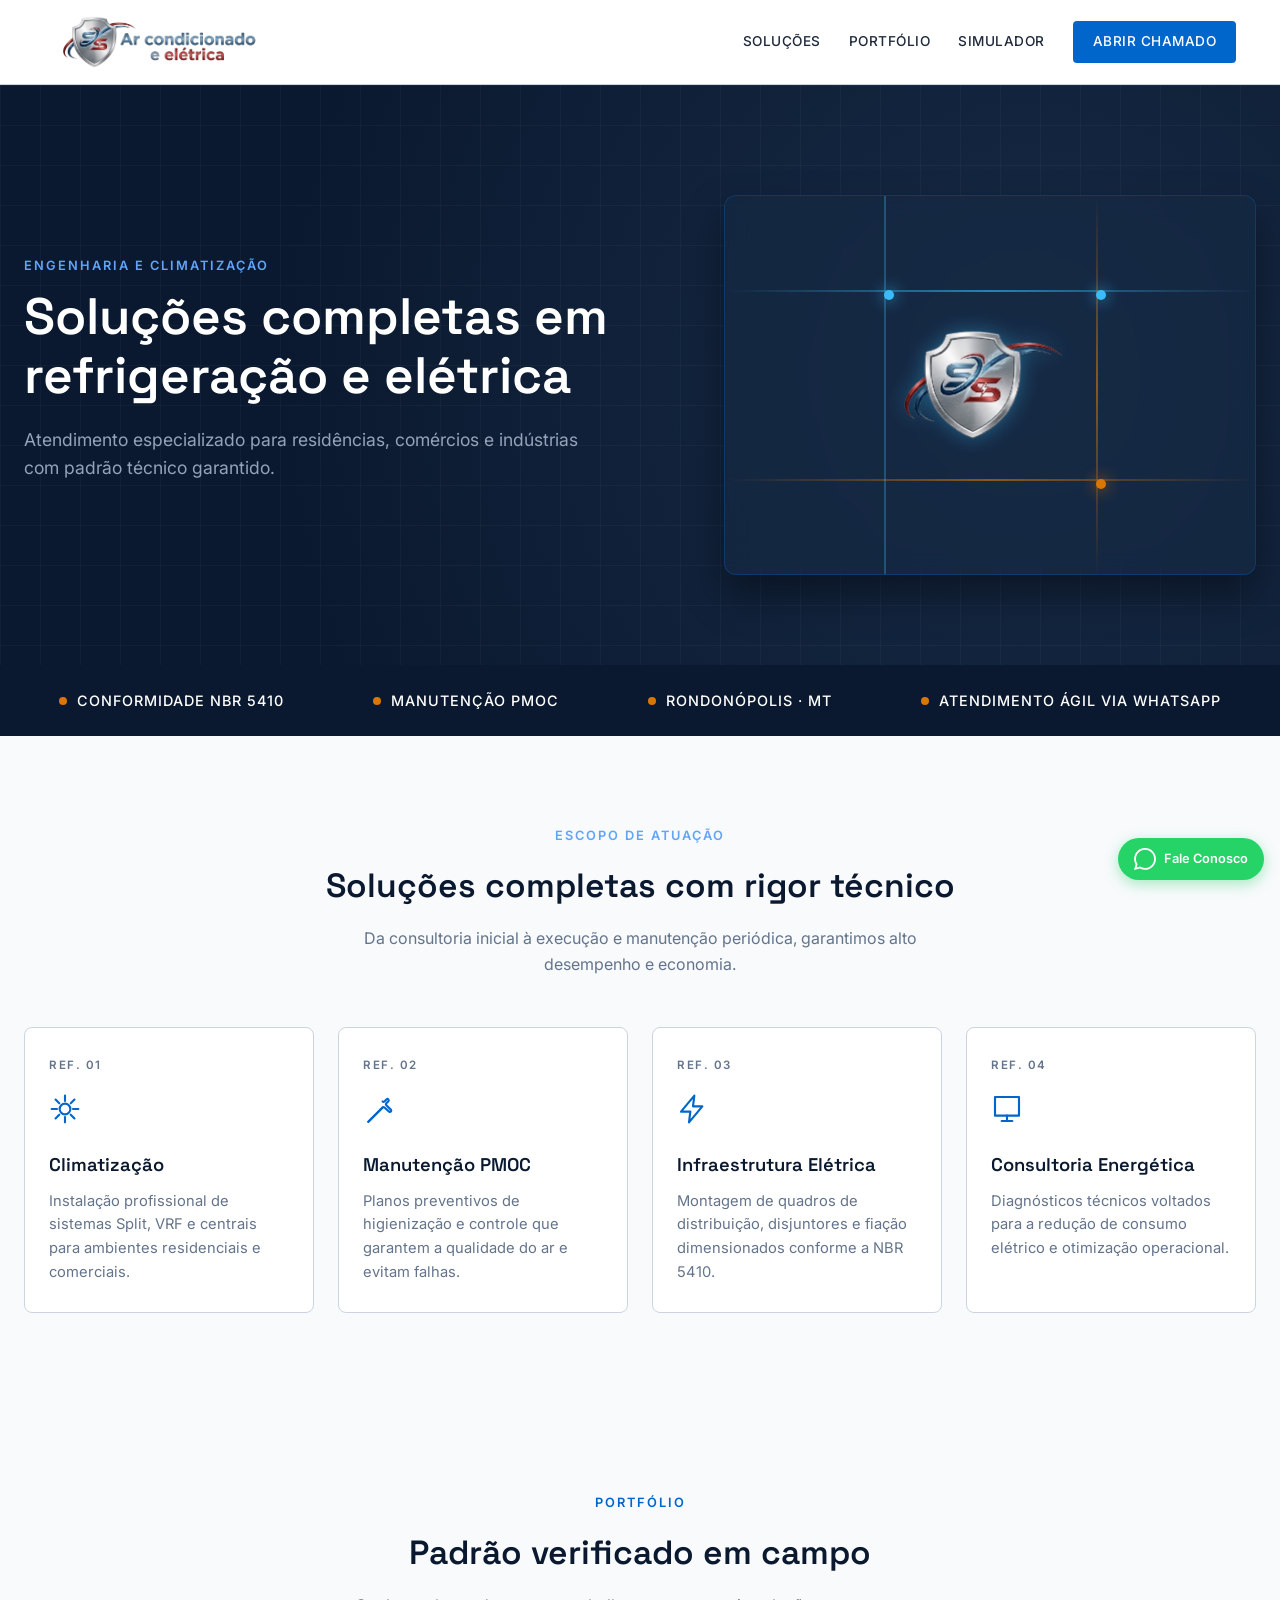
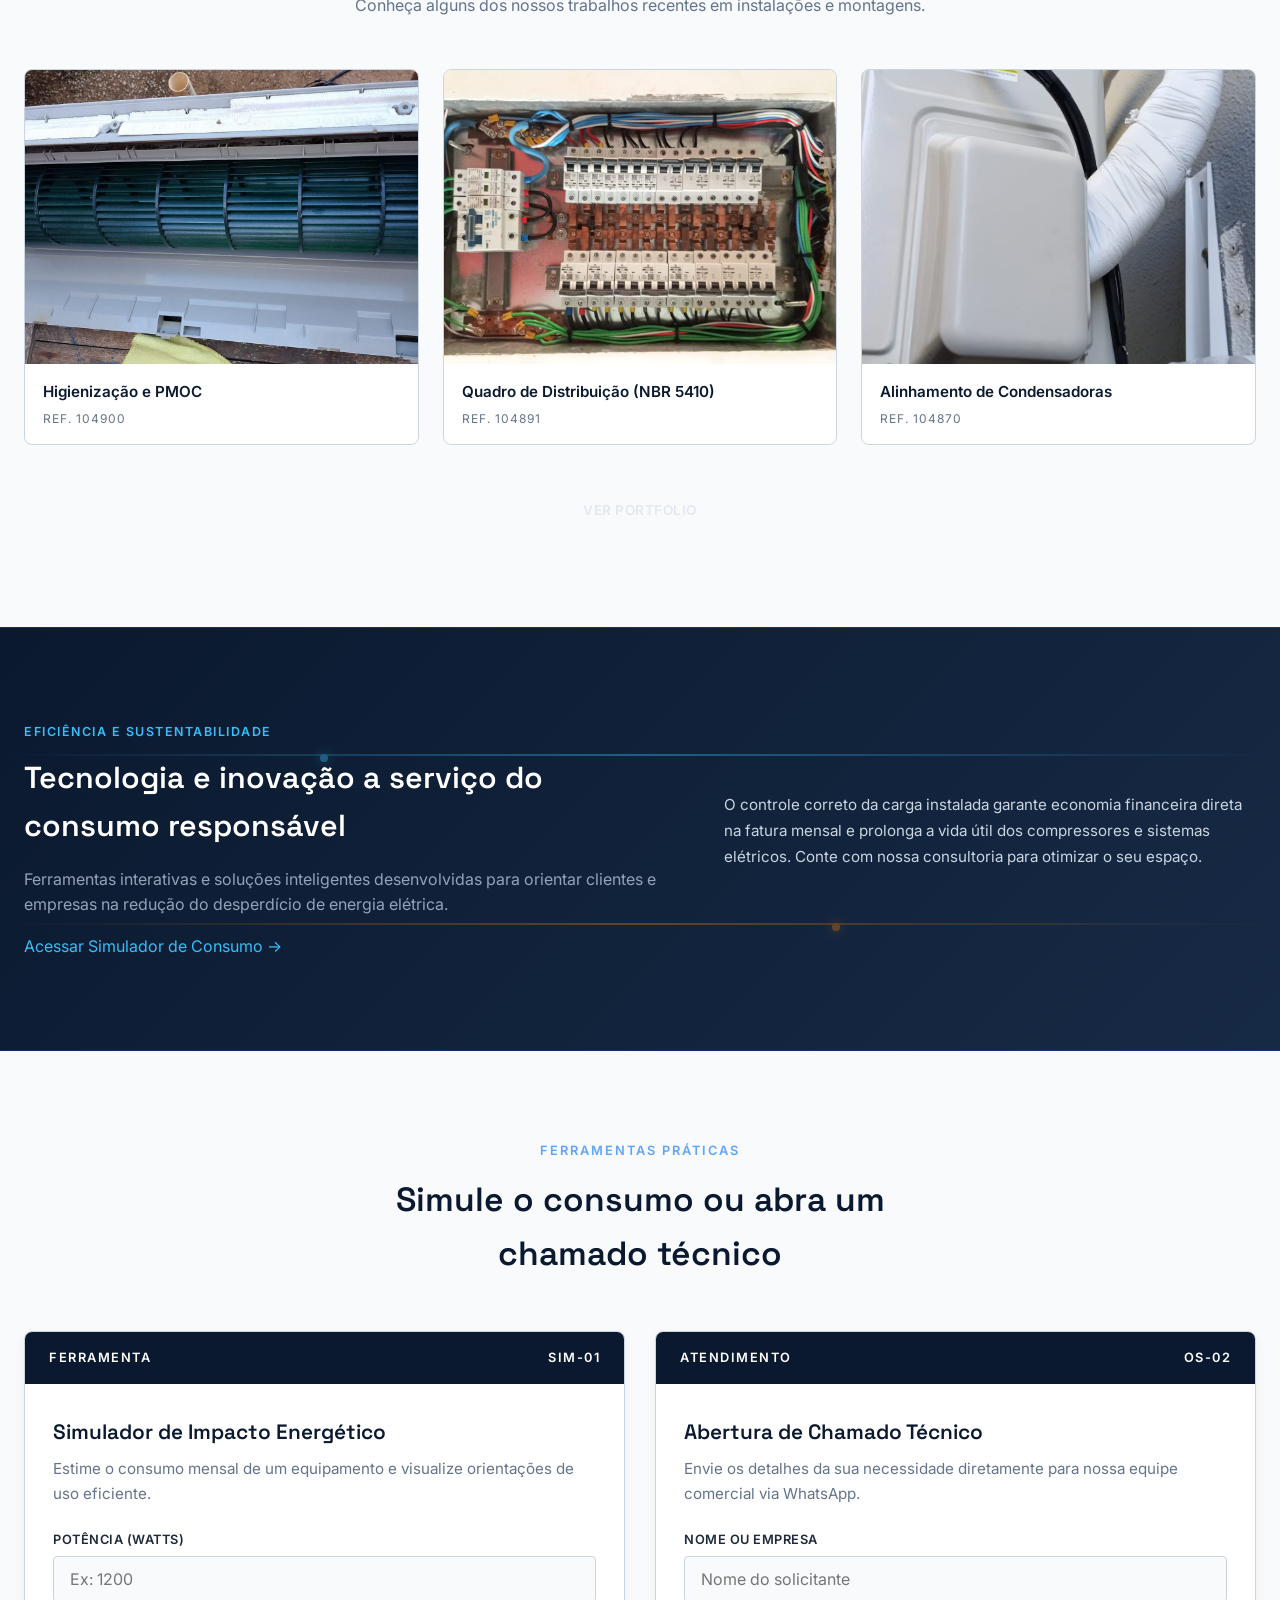
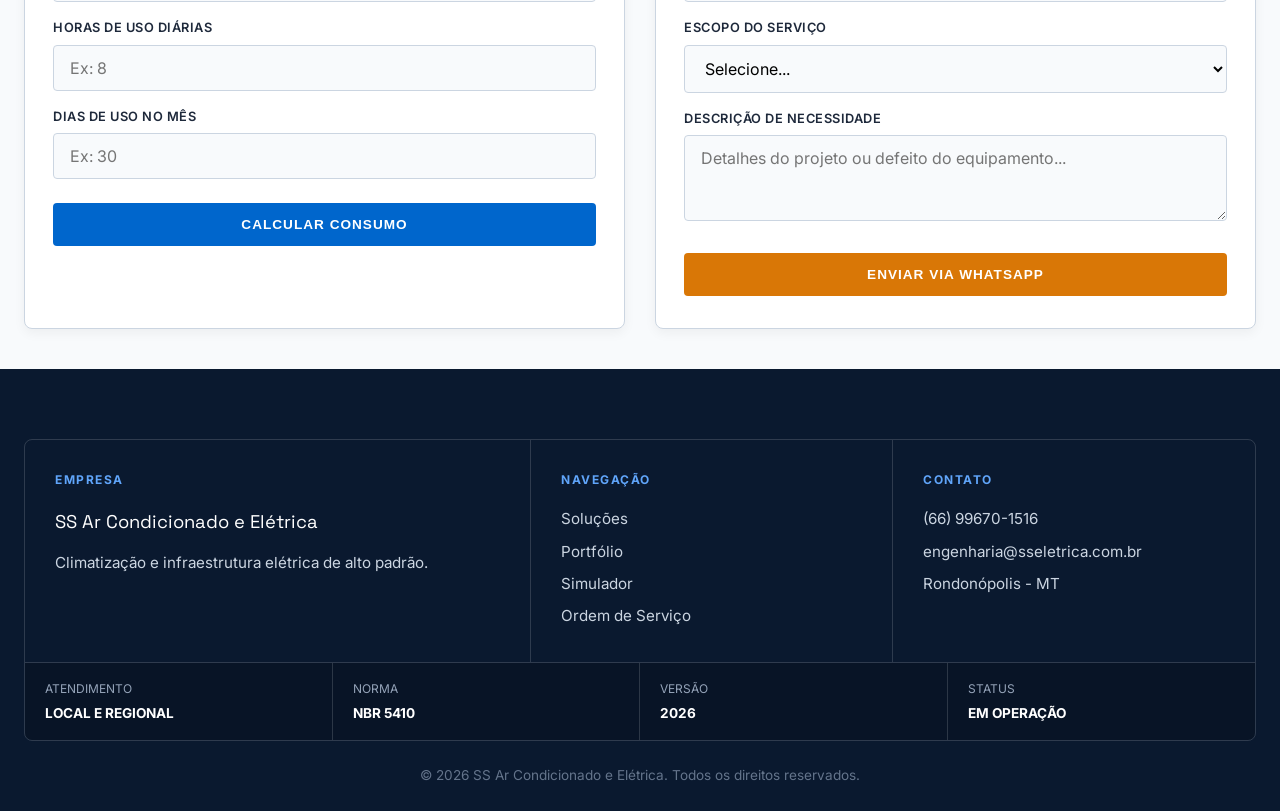
==== index.html @ 788d8ba4 "Organizando arquivos na raiz para o GitHub Pages" ====
<!DOCTYPE html>
<html lang="pt-BR">
<head>
    <meta charset="UTF-8">
    <meta name="viewport" content="width=device-width, initial-scale=1.0">
    <title>SS Ar Condicionado e Elétrica — Engenharia de Climatização e Infraestrutura</title>
    <meta name="description" content="Climatização, PMOC e infraestrutura elétrica de alto padrão em Rondonópolis-MT. Projetos executados conforme NBR 5410.">
    <link rel="stylesheet" href="estilo.css">
</head>
<body>

    <header class="cabecalho">
        <div class="cabecalho-container">
            <div class="marca-topo">
                <a href="index.html" onclick="window.scrollTo({top: 0, behavior: 'smooth'}); return false;">
                    <img src="img/logo.png" alt="SS Ar Condicionado e Elétrica">
                </a>
            </div>
            <button class="menu-toggle" aria-label="Abrir menu">
                <span></span><span></span><span></span>
            </button>
            <nav class="nav-principal">
                <a href="#solucoes">Soluções</a>
                <a href="portfolio.html">Portfólio</a>
                <a href="#simulador">Simulador</a>
                <a href="#chamado" class="btn-nav-cta">Abrir Chamado</a>
            </nav>
        </div>
    </header>

    <!-- BANNER / HERO DA PÁGINA INICIAL COM O MESMO CIRCUITO E LOGO ANIMADA -->
    <section class="hero">
        <div class="hero-grade">
            <div>
                <span class="hero-eyebrow">Engenharia e Climatização</span>
                <h1>Soluções completas em refrigeração e elétrica</h1>
                <p>Atendimento especializado para residências, comércios e indústrias com padrão técnico garantido.</p>
            </div>
            <div class="hero-circuito-container">
                <div class="circuito-animado">
                    <div class="trilha horizontal h1"></div>
                    <div class="trilha horizontal h2"></div>
                    <div class="trilha vertical v1"></div>
                    <div class="trilha vertical v2"></div>
                    <div class="no n1"></div>
                    <div class="no n2"></div>
                    <div class="no n3"></div>
                    
                    <!-- LOGO ANIMADA COM O TAMANHO DE 190PX -->
                    <div class="logo-central-animada">
                        <img src="img/logo2.png" alt="Logo SS">
                    </div>
                </div>
            </div>
        </div>
    </section>

    <div class="faixa-dados">
        <div class="faixa-dados-lista">
            <span class="faixa-dados-item">Conformidade NBR 5410</span>
            <span class="faixa-dados-item">Manutenção PMOC</span>
            <span class="faixa-dados-item">Rondonópolis · MT</span>
            <span class="faixa-dados-item">Atendimento Ágil via WhatsApp</span>
        </div>
    </div>

    <section id="solucoes" class="secao">
        <div class="secao-container">
            <div class="cabecalho-secao">
                <span class="hero-eyebrow">Escopo de Atuação</span>
                <h2>Soluções completas com rigor técnico</h2>
                <p>Da consultoria inicial à execução e manutenção periódica, garantimos alto desempenho e economia.</p>
            </div>

            <div class="grade-solucoes">
                <div class="folha-dados">
                    <span class="codigo">REF. 01</span>
                    <svg class="icone-tecnico" viewBox="0 0 24 24"><path d="M12 2v4M12 18v4M4.9 4.9l2.8 2.8M16.3 16.3l2.8 2.8M2 12h4M18 12h4M4.9 19.1l2.8-2.8M16.3 7.7l2.8-2.8"/><circle cx="12" cy="12" r="4"/></svg>
                    <h3>Climatização</h3>
                    <p>Instalação profissional de sistemas Split, VRF e centrais para ambientes residenciais e comerciais.</p>
                </div>
                <div class="folha-dados">
                    <span class="codigo">REF. 02</span>
                    <svg class="icone-tecnico" viewBox="0 0 24 24"><path d="M14.7 6.3a1 1 0 0 0 1.4 0l1.6-1.6a1 1 0 0 1 1.4 1.4l-1.6 1.6a1 1 0 0 0 0 1.4l3.5 3.5a1 1 0 0 1-1.4 1.4L16.1 10.9a1 1 0 0 0-1.4 0L4 21.6"/><path d="M4 21.6L14.7 10.9"/></svg>
                    <h3>Manutenção PMOC</h3>
                    <p>Planos preventivos de higienização e controle que garantem a qualidade do ar e evitam falhas.</p>
                </div>
                <div class="folha-dados">
                    <span class="codigo">REF. 03</span>
                    <svg class="icone-tecnico" viewBox="0 0 24 24"><path d="M13 2 3 14h7l-1 8 10-12h-7l1-8z"/></svg>
                    <h3>Infraestrutura Elétrica</h3>
                    <p>Montagem de quadros de distribuição, disjuntores e fiação dimensionados conforme a NBR 5410.</p>
                </div>
                <div class="folha-dados">
                    <span class="codigo">REF. 04</span>
                    <svg class="icone-tecnico" viewBox="0 0 24 24"><path d="M3 3h18v14H3z"/><path d="M8 21h8M12 17v4"/></svg>
                    <h3>Consultoria Energética</h3>
                    <p>Diagnósticos técnicos voltados para a redução de consumo elétrico e otimização operacional.</p>
                </div>
            </div>
        </div>
    </section>

    <section class="secao secao-portfolio">
        <div class="secao-container">
            <div class="cabecalho-secao">
                <span class="hero-eyebrow" style="color:var(--azul-primario)">Portfólio</span>
                <h2>Padrão verificado em campo</h2>
                <p>Conheça alguns dos nossos trabalhos recentes em instalações e montagens.</p>
            </div>

            <div class="grade-visores">
                <div class="visor">
                    <div class="visor-moldura">
                        <img src="img/104900.jpg" alt="Higienização de Evaporadora">
                    </div>
                    <div class="visor-legenda">
                        <span class="titulo-item">Higienização e PMOC</span>
                        <span class="ref-item">REF. 104900</span>
                    </div>
                </div>
                <div class="visor">
                    <div class="visor-moldura">
                        <img src="img/104891.jpg" alt="Quadro de Distribuição QGD">
                    </div>
                    <div class="visor-legenda">
                        <span class="titulo-item">Quadro de Distribuição (NBR 5410)</span>
                        <span class="ref-item">REF. 104891</span>
                    </div>
                </div>
                <div class="visor">
                    <div class="visor-moldura">
                        <img src="img/104870.jpg" alt="Instalação de Condensadoras">
                    </div>
                    <div class="visor-legenda">
                        <span class="titulo-item">Alinhamento de Condensadoras</span>
                        <span class="ref-item">REF. 104870</span>
                    </div>
                </div>
            </div>

            <div style="margin-top: 40px; text-align: center;">
                <a href="portfolio.html" class="btn-secundario">Ver Portfolio</a>
            </div>
        </div>
    </section>

    <section class="faixa-ods">
        <!-- Efeito de Trilhas Elétricas de Fundo -->
        <div class="faixa-ods-circuito">
            <div class="trilha-ods h1"></div>
            <div class="trilha-ods h2"></div>
            <div class="no-ods n1"></div>
            <div class="no-ods n2"></div>
        </div>

        <div class="faixa-ods-grade">
            <div>
                <span class="selo-ods">Eficiência e Sustentabilidade</span>
                <h2>Tecnologia e inovação a serviço do consumo responsável</h2>
                <p>Ferramentas interativas e soluções inteligentes desenvolvidas para orientar clientes e empresas na redução do desperdício de energia elétrica.</p>
                <a href="#simulador" class="link-tecnico">Acessar Simulador de Consumo →</a>
            </div>
            <div>
                <p style="font-size: 0.95rem; color: var(--texto-suave); line-height: 1.7;">
                    O controle correto da carga instalada garante economia financeira direta na fatura mensal e prolonga a vida útil dos compressores e sistemas elétricos. Conte com nossa consultoria para otimizar o seu espaço.
                </p>
            </div>
        </div>
    </section>

    <section id="chamado" class="secao-apps">
        <div class="secao-container">
            <div class="cabecalho-secao">
                <span class="hero-eyebrow">Ferramentas Práticas</span>
                <h2>Simule o consumo ou abra um chamado técnico</h2>
            </div>

            <div class="grade-apps">
                <div id="simulador" class="painel-app">
                    <div class="painel-cabecalho"><span>Ferramenta</span><span>SIM-01</span></div>
                    <div class="painel-corpo">
                        <h3>Simulador de Impacto Energético</h3>
                        <p>Estime o consumo mensal de um equipamento e visualize orientações de uso eficiente.</p>
                        <form id="form-calculadora">
                            <label for="potencia">Potência (Watts)</label>
                            <input type="number" id="potencia" placeholder="Ex: 1200" required>
                            <label for="horas">Horas de uso diárias</label>
                            <input type="number" id="horas" placeholder="Ex: 8" required>
                            <label for="dias">Dias de uso no mês</label>
                            <input type="number" id="dias" placeholder="Ex: 30" required>
                            <button type="button" onclick="calcularConsumo()" class="btn-painel azul">Calcular Consumo</button>
                        </form>
                        <div id="resultado" class="resultado-oculto"></div>
                    </div>
                </div>

                <div class="painel-app">
                    <div class="painel-cabecalho"><span>Atendimento</span><span>OS-02</span></div>
                    <div class="painel-corpo">
                        <h3>Abertura de Chamado Técnico</h3>
                        <p>Envie os detalhes da sua necessidade diretamente para nossa equipe comercial via WhatsApp.</p>
                        <form id="form-chamado">
                            <label for="chamado-nome">Nome ou Empresa</label>
                            <input type="text" id="chamado-nome" placeholder="Nome do solicitante" required>
                            <label for="chamado-servico">Escopo do Serviço</label>
                            <select id="chamado-servico" required>
                                <option value="">Selecione...</option>
                                <option value="Manutenção Preventiva / PMOC">Manutenção Preventiva / PMOC</option>
                                <option value="Nova Instalação de Sistema">Nova Instalação de Sistema</option>
                                <option value="Infraestrutura Elétrica / Painéis">Infraestrutura Elétrica / Painéis</option>
                                <option value="Outros Serviços de Engenharia">Outros Serviços de Engenharia</option>
                            </select>
                            <label for="chamado-descricao">Descrição de Necessidade</label>
                            <textarea id="chamado-descricao" rows="3" placeholder="Detalhes do projeto ou defeito do equipamento..." required></textarea>
                            <button type="submit" class="btn-painel cobre">Enviar via WhatsApp</button>
                        </form>
                    </div>
                </div>
            </div>
        </div>
    </section>

    <footer class="rodape-prancha">
        <div class="title-block">
            <div class="title-block-topo">
                <div class="tb-celula">
                    <h5>Empresa</h5>
                    <p style="font-family:var(--fonte-display); font-size:1.15rem; color:#fff; margin-bottom:6px;">SS Ar Condicionado e Elétrica</p>
                    <p>Climatização e infraestrutura elétrica de alto padrão.</p>
                </div>
                <div class="tb-celula">
                    <h5>Navegação</h5>
                    <a href="#solucoes">Soluções</a>
                    <a href="portfolio.html">Portfólio</a>
                    <a href="#simulador">Simulador</a>
                    <a href="#chamado">Ordem de Serviço</a>
                </div>
                <div class="tb-celula">
                    <h5>Contato</h5>
                    <p>(66) 99670-1516</p>
                    <p>engenharia@sseletrica.com.br</p>
                    <p>Rondonópolis - MT</p>
                </div>
            </div>
            <div class="title-block-base">
                <div class="tb-dado">Atendimento<strong>Local e Regional</strong></div>
                <div class="tb-dado">Norma<strong>NBR 5410</strong></div>
                <div class="tb-dado">Versão<strong>2026</strong></div>
                <div class="tb-dado">Status<strong>Em Operação</strong></div>
            </div>
        </div>
        <p class="copyright-prancha">&copy; 2026 SS Ar Condicionado e Elétrica. Todos os direitos reservados.</p>
    </footer>

    <a href="https://wa.me/5566996701516" class="whatsapp-flutuante" target="_blank" aria-label="Fale Conosco no WhatsApp">
        <svg width="22" height="22" viewBox="0 0 24 24" fill="currentColor"><path d="M.057 24l1.687-6.163c-1.041-1.804-1.588-3.849-1.587-5.946.003-6.556 5.338-11.891 11.893-11.891 3.181.001 6.167 1.24 8.413 3.488 2.245 2.248 3.481 5.236 3.48 8.414-.003 6.557-5.338 11.892-11.893 11.892-1.99-.001-3.951-.5-5.688-1.448l-6.305 1.654zm6.597-3.807c1.676.995 3.276 1.591 5.392 1.592 5.448 0 9.886-4.434 9.889-9.885.002-5.462-4.415-9.89-9.881-9.892-5.452 0-9.887 4.434-9.889 9.884-.001 2.225.651 3.891 1.746 5.634l-.999 3.648 3.742-.981z"/></svg>
        Fale Conosco
    </a>

    <script src="script.js"></script>
</body>
</html>
---- estilo.css ----
/* ==========================================================================
   SS AR CONDICIONADO E ELÉTRICA — IDENTIDADE CORPORATIVA MODERNA
   ========================================================================== */

@import url('https://fonts.googleapis.com/css2?family=Inter:wght@400;500;600;700&family=Space+Grotesk:wght@500;600;700&display=swap');

/* --- VARIÁVEIS GLOBAIS --- */
:root {
    --azul-escuro: #0a192f;
    --azul-medio: #172a45;
    --azul-primario: #0066cc;
    --azul-claro: #e6f0ff;
    
    --cinza-fundo: #f8fafc;
    --cinza-borda: #cbd5e1;
    --texto-principal: #1e293b;
    --texto-suave: #64748b;

    --cobre: #d97706;
    --cobre-hover: #b45309;

    --fonte-display: 'Space Grotesk', sans-serif;
    --fonte-texto: 'Inter', sans-serif;

    --transicao: 0.3s ease;
}

/* --- RESET BÁSICO --- */
* { 
    margin: 0; 
    padding: 0; 
    box-sizing: border-box; 
}

html { 
    scroll-behavior: smooth; 
}

body {
    background-color: var(--cinza-fundo);
    color: var(--texto-principal);
    font-family: var(--fonte-texto);
    line-height: 1.6;
}

h1, h2, h3, h4 { 
    font-family: var(--fonte-display); 
    font-weight: 600; 
}

a { 
    color: inherit; 
    text-decoration: none; 
}

img { 
    max-width: 100%; 
    display: block; 
}

::selection { 
    background: var(--azul-primario); 
    color: #fff; 
}

/* --- CABEÇALHO --- */
.cabecalho {
    background-color: rgba(255, 255, 255, 0.98);
    backdrop-filter: blur(10px);
    border-bottom: 1px solid var(--cinza-borda);
    position: sticky;
    top: 0;
    z-index: 1000;
}

.cabecalho-container {
    max-width: 1240px;
    margin: 0 auto;
    padding: 14px 24px;
    display: flex;
    align-items: center;
    justify-content: space-between;
}

.marca-topo img {
    max-height: 56px;
    width: auto;
    display: block;
    transition: transform var(--transicao);
}

.marca-topo img:hover {
    transform: scale(1.02);
}

.nav-principal { 
    display: flex; 
    align-items: center; 
    gap: 28px; 
}

.nav-principal a {
    font-size: 0.85rem;
    font-weight: 500;
    letter-spacing: 0.5px;
    text-transform: uppercase;
    color: var(--texto-principal);
    transition: color var(--transicao);
}

.nav-principal a:hover { 
    color: var(--azul-primario); 
}

.nav-principal a.btn-nav-cta {
    background: var(--azul-primario);
    color: #fff;
    padding: 10px 20px;
    border-radius: 4px;
    transition: background var(--transicao), transform var(--transicao);
}

.nav-principal a.btn-nav-cta:hover { 
    background: #004fb3; 
    transform: translateY(-2px); 
}

.menu-toggle {
    display: none;
    flex-direction: column;
    justify-content: space-between;
    width: 28px;
    height: 20px;
    background: transparent;
    border: none;
    cursor: pointer;
}

.menu-toggle span { 
    width: 100%; 
    height: 2px; 
    background-color: var(--azul-escuro); 
    transition: all 0.3s ease; 
}

/* --- HERO (DARK MODE TÉCNICO) --- */
.hero {
    padding: 110px 24px 90px;
    background: radial-gradient(circle at 80% 50%, #172a45 0%, #0a192f 70%);
    position: relative;
    overflow: hidden;
}

.hero::before {
    content: '';
    position: absolute;
    inset: 0;
    background-image: 
        linear-gradient(rgba(255, 255, 255, 0.03) 1px, transparent 1px),
        linear-gradient(90deg, rgba(255, 255, 255, 0.03) 1px, transparent 1px);
    background-size: 40px 40px;
    pointer-events: none;
}

.hero-grade {
    max-width: 1240px;
    margin: 0 auto;
    display: grid;
    grid-template-columns: 1.1fr 0.9fr;
    gap: 50px;
    align-items: center;
    position: relative;
    z-index: 1;
}

.hero-eyebrow {
    font-size: 0.8rem;
    font-weight: 600;
    letter-spacing: 2px;
    text-transform: uppercase;
    color: #60a5fa;
    margin-bottom: 12px;
    display: block;
}

.hero h1 {
    font-size: 3.2rem;
    line-height: 1.15;
    margin-bottom: 20px;
    color: #ffffff;
}

.hero h1 em {
    font-style: normal;
    color: #38bdf8;
}

.hero p {
    font-size: 1.1rem;
    color: #94a3b8;
    max-width: 560px;
    margin-bottom: 32px;
}

/* --- ANIMAÇÃO DE CIRCUITO ELETRÔNICO (HERO) --- */
.hero-circuito-container {
    position: relative;
    width: 100%;
    height: 380px;
    display: flex;
    align-items: center;
    justify-content: center;
    background: rgba(23, 42, 69, 0.6);
    backdrop-filter: blur(12px);
    border-radius: 12px;
    border: 1px solid rgba(0, 102, 204, 0.3);
    box-shadow: 0 20px 40px rgba(0, 0, 0, 0.4);
    overflow: hidden;
}

.circuito-animado {
    position: relative;
    width: 100%;
    height: 100%;
}

.trilha {
    position: absolute;
    background: linear-gradient(90deg, transparent, #38bdf8, transparent);
    opacity: 0.6;
}

.trilha.horizontal {
    height: 2px;
    width: 100%;
    animation: fluxoHorizontal 4s linear infinite;
}

.trilha.vertical {
    width: 2px;
    height: 100%;
    animation: fluxoVertical 4s linear infinite;
}

.trilha.h1 { top: 25%; left: 0; animation-delay: 0s; }
.trilha.h2 { top: 75%; left: 0; animation-delay: 2s; background: linear-gradient(90deg, transparent, var(--cobre), transparent); }
.trilha.v1 { left: 30%; top: 0; animation-delay: 1s; }
.trilha.v2 { left: 70%; top: 0; animation-delay: 3s; background: linear-gradient(0deg, transparent, var(--cobre), transparent); }

.no {
    position: absolute;
    width: 10px;
    height: 10px;
    background-color: #38bdf8;
    border-radius: 50%;
    box-shadow: 0 0 15px #38bdf8;
    animation: pulsarNo 2s ease-in-out infinite;
}

.no.n1 { top: 25%; left: 30%; animation-delay: 0.2s; }
.no.n2 { top: 75%; left: 70%; background-color: var(--cobre); box-shadow: 0 0 15px var(--cobre); animation-delay: 1s; }
.no.n3 { top: 25%; left: 70%; animation-delay: 1.5s; }

.logo-central-animada {
    position: absolute;
    top: 50%;
    left: 48%;
    transform: translate(-50%, -50%);
    width: 190px;
    height: auto;
    display: flex;
    align-items: center;
    justify-content: center;
    animation: flutuarLogo 4s ease-in-out infinite;
    filter: drop-shadow(0 0 10px rgba(56, 189, 248, 0.4));
}

.logo-central-animada img {
    width: 100%;
    height: auto;
    display: block;
}

/* --- BOTÕES DO HERO --- */
.hero-botoes {
    display: flex;
    flex-wrap: wrap;
    gap: 16px;
}

.btn-primario,
.btn-secundario {
    display: inline-block;
    padding: 14px 28px;
    border-radius: 4px;
    font-size: 0.85rem;
    font-weight: 600;
    letter-spacing: 0.5px;
    text-transform: uppercase;
    transition: background var(--transicao), transform var(--transicao), border-color var(--transicao);
}

.btn-primario {
    background: var(--azul-primario);
    color: #fff;
}
.btn-primario:hover { 
    background: #004fb3; 
    transform: translateY(-2px); 
}

.btn-secundario {
    background: transparent;
    color: #e2e8f0;
    border: 1px solid rgba(255, 255, 255, 0.35);
}
.btn-secundario:hover { 
    border-color: #38bdf8; 
    color: #38bdf8; 
    transform: translateY(-2px); 
}

/* --- ESTRUTURA GERAL DE SEÇÃO --- */
.secao { 
    padding: 90px 24px; 
}

.secao-container {
    max-width: 1240px;
    margin: 0 auto;
}

.cabecalho-secao {
    max-width: 640px;
    margin: 0 auto 50px;
    text-align: center;
}

.cabecalho-secao h2 {
    font-size: 2.1rem;
    color: var(--azul-escuro);
    margin: 8px 0 14px;
}

.cabecalho-secao p {
    color: var(--texto-suave);
    font-size: 1rem;
}

/* Scroll reveal */
.reveal { 
    opacity: 0; 
    transform: translateY(24px); 
    transition: opacity 0.6s ease, transform 0.6s ease; 
}
.reveal.visivel { 
    opacity: 1; 
    transform: translateY(0); 
}

/* --- GRADE DE SOLUÇÕES --- */
.grade-solucoes {
    display: grid;
    grid-template-columns: repeat(auto-fit, minmax(240px, 1fr));
    gap: 24px;
}

.folha-dados {
    position: relative;
    background: #fff;
    border: 1px solid var(--cinza-borda);
    border-radius: 8px;
    padding: 28px 24px;
    transition: transform var(--transicao), box-shadow var(--transicao), border-color var(--transicao);
}

.folha-dados:hover {
    transform: translateY(-4px);
    box-shadow: 0 16px 32px rgba(10, 25, 47, 0.08);
    border-color: var(--azul-primario);
}

.folha-dados .codigo {
    display: block;
    font-size: 0.72rem;
    font-weight: 600;
    letter-spacing: 1.5px;
    color: var(--texto-suave);
    margin-bottom: 18px;
}

.folha-dados .icone-tecnico {
    width: 32px;
    height: 32px;
    fill: none;
    stroke: var(--azul-primario);
    stroke-width: 1.6;
    stroke-linecap: round;
    stroke-linejoin: round;
    margin-bottom: 18px;
}

.folha-dados h3 {
    font-size: 1.15rem;
    color: var(--azul-escuro);
    margin-bottom: 10px;
}

.folha-dados p {
    font-size: 0.92rem;
    color: var(--texto-suave);
}

/* --- GRADE DE VISORES (PORTFÓLIO NA HOME) --- */
.grade-visores {
    display: grid;
    grid-template-columns: repeat(auto-fit, minmax(280px, 1fr));
    gap: 24px;
}

.visor {
    background: #fff;
    border: 1px solid var(--cinza-borda);
    border-radius: 8px;
    overflow: hidden;
    transition: transform var(--transicao), box-shadow var(--transicao);
}
.visor:hover { 
    transform: translateY(-4px); 
    box-shadow: 0 16px 32px rgba(10, 25, 47, 0.08); 
}

.visor-moldura {
    aspect-ratio: 4 / 3;
    overflow: hidden;
    background: var(--cinza-fundo);
}

.visor-moldura img {
    width: 100%;
    height: 100%;
    object-fit: cover;
    transition: transform 0.4s ease;
}
.visor:hover .visor-moldura img { 
    transform: scale(1.05); 
}

.visor-legenda {
    padding: 16px 18px;
    display: flex;
    flex-direction: column;
    gap: 4px;
}

.visor-legenda .titulo-item {
    font-size: 0.95rem;
    font-weight: 600;
    color: var(--azul-escuro);
}

.visor-legenda .ref-item {
    font-size: 0.75rem;
    letter-spacing: 1px;
    text-transform: uppercase;
    color: var(--texto-suave);
}

/* --- FAIXA ODS / SUSTENTABILIDADE --- */
.faixa-ods {
    background: linear-gradient(135deg, #0a192f 0%, #172a45 100%);
    padding: 90px 24px;
    position: relative;
    overflow: hidden;
    border-top: 1px solid rgba(0, 102, 204, 0.3);
    border-bottom: 1px solid rgba(0, 102, 204, 0.3);
}

.faixa-ods h2 {
    font-size: 1.9rem;
    color: #ffffff;
    margin: 8px 0 16px;
}

.faixa-ods p {
    color: #94a3b8;
    margin-bottom: 16px;
}

.faixa-ods .faixa-ods-grade p:last-child {
    color: #cbd5e1 !important;
}

.faixa-ods-grade {
    max-width: 1240px;
    margin: 0 auto;
    display: grid;
    grid-template-columns: 1.1fr 0.9fr;
    gap: 50px;
    align-items: center;
    position: relative;
    z-index: 2;
}

.selo-ods {
    display: inline-block;
    font-size: 0.78rem;
    font-weight: 600;
    letter-spacing: 1.5px;
    text-transform: uppercase;
    color: #38bdf8;
    margin-bottom: 4px;
}

.faixa-ods .link-tecnico {
    color: #38bdf8;
}
.faixa-ods .link-tecnico:hover {
    color: #ffffff;
    border-color: #38bdf8;
}

.faixa-ods-circuito {
    position: absolute;
    inset: 0;
    pointer-events: none;
    z-index: 1;
    opacity: 0.4;
}

.trilha-ods {
    position: absolute;
    height: 2px;
    width: 100%;
    background: linear-gradient(90deg, transparent, #38bdf8, transparent);
    animation: fluxoHorizontal 5s linear infinite;
}

.trilha-ods.h1 { top: 30%; animation-delay: 0s; }
.trilha-ods.h2 { top: 70%; animation-delay: 2.5s; background: linear-gradient(90deg, transparent, var(--cobre), transparent); }

.no-ods {
    position: absolute;
    width: 8px;
    height: 8px;
    background-color: #38bdf8;
    border-radius: 50%;
    box-shadow: 0 0 12px #38bdf8;
    animation: pulsarNo 2s ease-in-out infinite;
}

.no-ods.n1 { top: 30%; left: 25%; animation-delay: 0.5s; }
.no-ods.n2 { top: 70%; left: 65%; background-color: var(--cobre); box-shadow: 0 0 12px var(--cobre); animation-delay: 1.2s; }

/* --- FAIXA DE DADOS --- */
.faixa-dados {
    background: var(--azul-escuro);
    color: #fff;
    padding: 24px;
}

.faixa-dados-lista {
    max-width: 1240px;
    margin: 0 auto;
    display: flex;
    flex-wrap: wrap;
    justify-content: space-around;
    gap: 20px;
}

.faixa-dados-item {
    font-size: 0.9rem;
    font-weight: 500;
    letter-spacing: 1px;
    text-transform: uppercase;
    display: flex;
    align-items: center;
    gap: 10px;
}

.faixa-dados-item::before {
    content: '';
    width: 8px;
    height: 8px;
    background: var(--cobre);
    border-radius: 50%;
}

/* --- APLICAÇÕES (Simulador e Chamado) --- */
.secao-apps { 
    background: #f8fafc; 
    padding: 90px 24px 40px; 
}

.grade-apps {
    max-width: 1240px;
    margin: 0 auto;
    display: grid;
    grid-template-columns: repeat(auto-fit, minmax(350px, 1fr));
    gap: 30px;
}

.painel-app {
    background: #fff;
    border-radius: 8px;
    overflow: hidden;
    border: 1px solid var(--cinza-borda);
    box-shadow: 0 4px 12px rgba(0, 0, 0, 0.05);
}

.painel-cabecalho {
    background: var(--azul-escuro);
    color: #fff;
    padding: 16px 24px;
    font-size: 0.8rem;
    font-weight: 600;
    letter-spacing: 1.5px;
    text-transform: uppercase;
    display: flex;
    justify-content: space-between;
}

.painel-corpo { 
    padding: 32px 28px; 
}

.painel-corpo h3 { 
    font-size: 1.3rem; 
    color: var(--azul-escuro); 
    margin-bottom: 8px; 
}

.painel-corpo > p { 
    font-size: 0.95rem; 
    color: var(--texto-suave); 
    margin-bottom: 24px; 
}

.painel-corpo label {
    display: block;
    margin: 16px 0 6px;
    font-size: 0.8rem;
    font-weight: 600;
    letter-spacing: 0.5px;
    text-transform: uppercase;
    color: var(--texto-principal);
}

.painel-corpo input,
.painel-corpo select,
.painel-corpo textarea {
    width: 100%;
    padding: 12px 16px;
    border: 1px solid var(--cinza-borda);
    border-radius: 4px;
    background: #f8fafc;
    font-size: 1rem;
    font-family: var(--fonte-texto);
    transition: border-color var(--transicao), box-shadow var(--transicao);
}

.painel-corpo input:focus,
.painel-corpo select:focus,
.painel-corpo textarea:focus {
    border-color: var(--azul-primario);
    outline: none;
    background: #fff;
    box-shadow: 0 0 0 3px rgba(0, 102, 204, 0.15);
}

.btn-painel {
    width: 100%;
    padding: 14px;
    border: none;
    border-radius: 4px;
    margin-top: 24px;
    font-size: 0.85rem;
    font-weight: 600;
    letter-spacing: 1px;
    text-transform: uppercase;
    cursor: pointer;
    transition: background var(--transicao), transform var(--transicao);
}
.btn-painel.cobre { background: #d97706; color: #fff; }
.btn-painel.cobre:hover { background: #b45309; transform: translateY(-2px); }
.btn-painel.azul { background: var(--azul-primario); color: #fff; }
.btn-painel.azul:hover { background: #004fb3; transform: translateY(-2px); }

.resultado-oculto { 
    display: none; 
}

.resultado-visivel {
    display: block;
    margin-top: 24px;
    padding: 20px;
    background: #f1f5f9;
    border-radius: 6px;
    border-left: 4px solid var(--azul-primario);
    font-size: 0.95rem;
}
.resultado-visivel h4 { 
    font-size: 0.95rem; 
    text-transform: uppercase; 
    color: var(--azul-escuro); 
    margin-bottom: 8px; 
}

/* --- RODAPÉ --- */
.rodape-prancha {
    background: var(--azul-escuro);
    color: #cbd5e1;
    padding: 70px 24px 0;
}

.title-block {
    max-width: 1240px;
    margin: 0 auto;
    border: 1px solid rgba(255, 255, 255, 0.15);
    border-radius: 8px;
    overflow: hidden;
}

.title-block-topo {
    display: grid;
    grid-template-columns: 1.4fr 1fr 1fr;
    border-bottom: 1px solid rgba(255, 255, 255, 0.15);
}

.tb-celula {
    padding: 30px;
    border-right: 1px solid rgba(255, 255, 255, 0.15);
}
.tb-celula:last-child { 
    border-right: none; 
}

.tb-celula h5 {
    font-size: 0.75rem;
    letter-spacing: 1.5px;
    text-transform: uppercase;
    color: #60a5fa;
    margin-bottom: 14px;
}

.tb-celula a, 
.tb-celula p {
    display: block;
    color: #cbd5e1;
    font-size: 0.95rem;
    padding: 4px 0;
    transition: color var(--transicao);
}
.tb-celula a:hover { 
    color: #fff; 
}

.title-block-base {
    display: grid;
    grid-template-columns: repeat(4, 1fr);
    background: rgba(0, 0, 0, 0.2);
}

.tb-dado {
    padding: 16px 20px;
    border-right: 1px solid rgba(255, 255, 255, 0.15);
    font-size: 0.75rem;
    text-transform: uppercase;
    color: #94a3b8;
}
.tb-dado:last-child { 
    border-right: none; 
}
.tb-dado strong { 
    display: block; 
    color: #fff; 
    font-size: 0.85rem; 
    margin-top: 4px; 
}

.copyright-prancha {
    max-width: 1240px;
    margin: 0 auto;
    padding: 24px 0;
    text-align: center;
    font-size: 0.85rem;
    color: #64748b;
}

/* --- WHATSAPP FLUTUANTE --- */
.whatsapp-flutuante {
    position: fixed;
    bottom: 20px;
    right: 16px;
    display: flex;
    align-items: center;
    gap: 8px;
    background: #25d366;
    color: #fff;
    text-decoration: none;
    padding: 10px 16px;
    border-radius: 50px;
    font-weight: 600;
    font-size: 0.8rem;
    box-shadow: 0 4px 14px rgba(37, 211, 102, 0.4);
    z-index: 9999;
    transition: transform var(--transicao), background var(--transicao);
}
.whatsapp-flutuante:hover { 
    transform: translateY(-3px); 
    background: #22bf5b; 
}

/* --- KEYFRAMES DE ANIMAÇÃO --- */
@keyframes fluxoHorizontal {
    0% { transform: translateX(-100%); opacity: 0; }
    50% { opacity: 0.8; }
    100% { transform: translateX(100%); opacity: 0; }
}

@keyframes fluxoVertical {
    0% { transform: translateY(-100%); opacity: 0; }
    50% { opacity: 0.8; }
    100% { transform: translateY(100%); opacity: 0; }
}

@keyframes pulsarNo {
    0%, 100% { transform: scale(1); opacity: 0.5; }
    50% { transform: scale(1.5); opacity: 1; box-shadow: 0 0 15px var(--azul-primario); }
}

@keyframes flutuarLogo {
    0%, 100% {
        transform: translate(-50%, -50%) translateY(0px) scale(1);
        filter: drop-shadow(0 0 8px rgba(56, 189, 248, 0.3));
    }
    50% {
        transform: translate(-50%, -50%) translateY(-6px) scale(1.03);
        filter: drop-shadow(0 0 16px rgba(56, 189, 248, 0.7));
    }
}

/* --- GRID DE RELATÓRIOS --- */
.grade-relatorios {
    display: grid;
    grid-template-columns: repeat(auto-fit, minmax(500px, 1fr));
    gap: 30px;
}

/* --- AJUSTES RESPONSIVOS --- */
@media (max-width: 900px) {
    .secao {
        padding: 60px 16px;
    }

    .hero {
        padding: 80px 16px 60px;
    }

    .hero-circuito-container {
        width: 100% !important;
        height: 280px !important;
        margin-top: 30px;
    }

    .circuito-animado {
        width: 100% !important;
        height: 100% !important;
    }

    .logo-central-animada {
        width: 140px !important;
        left: 50% !important;
        top: 50% !important;
        transform: translate(-50%, -50%) !important;
    }

    .hero-grade { 
        grid-template-columns: 1fr; 
    }
    
    .title-block-topo { 
        grid-template-columns: 1fr; 
    }
    
    .tb-celula { 
        border-right: none; 
        border-bottom: 1px solid rgba(255, 255, 255, 0.15); 
    }
    
    .title-block-base { 
        grid-template-columns: 1fr 1fr; 
    }

    .grade-relatorios,
    .grade-solucoes,
    .grade-visores {
        gap: 20px;
        margin-bottom: 20px;
    }

    .grade-relatorios {
        grid-template-columns: 1fr !important;
        gap: 24px !important;
        padding-bottom: 90px;
    }

    .secao {
        padding-left: 16px !important;
        padding-right: 16px !important;
    }
}

@media (max-width: 768px) {
    .menu-toggle { 
        display: flex; 
    }
    
    .nav-principal {
        display: none;
        position: absolute;
        top: 100%; 
        left: 0; 
        width: 100%;
        background: #fff;
        flex-direction: column;
        align-items: flex-start;
        padding: 24px;
        border-bottom: 1px solid var(--cinza-borda);
        box-shadow: 0 10px 15px rgba(0, 0, 0, 0.05);
    }
    
    .nav-principal.active { 
        display: flex; 
    }
    
    .hero h1 { 
        font-size: 2.3rem; 
    }
}
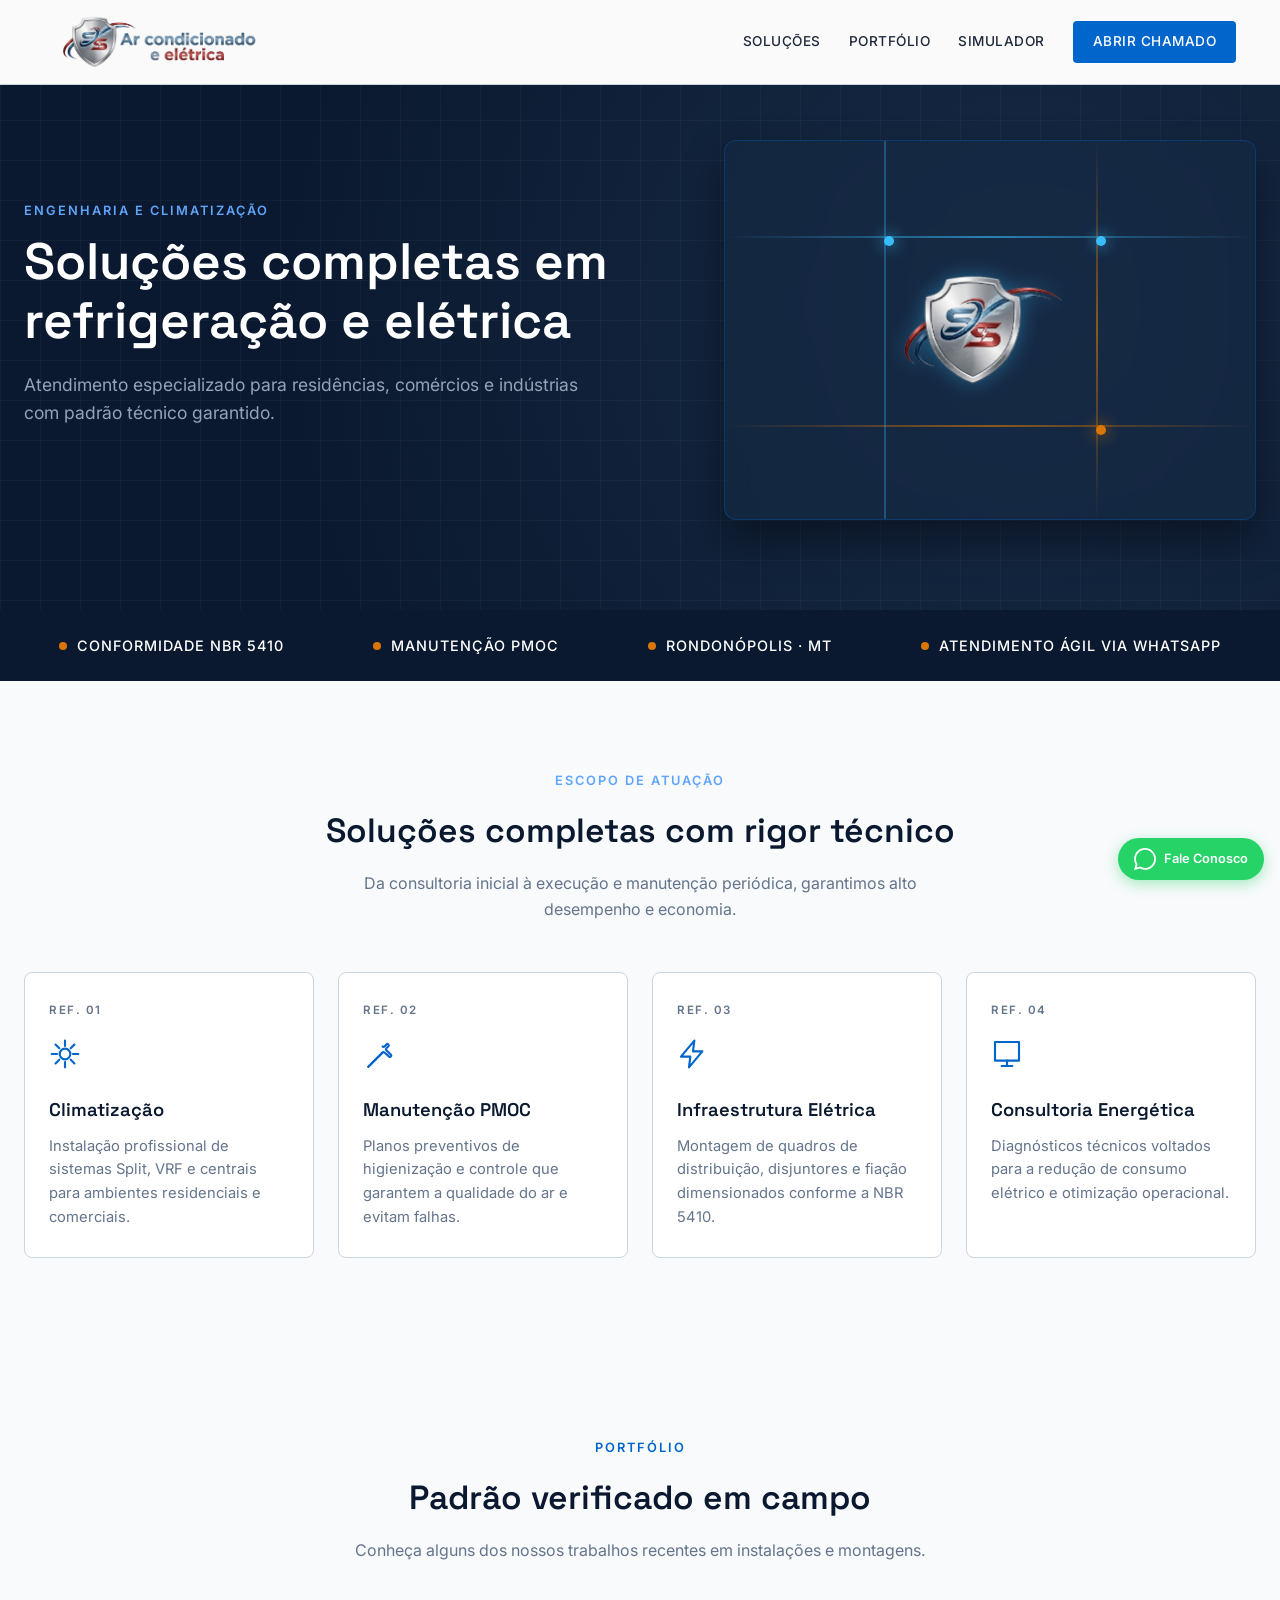
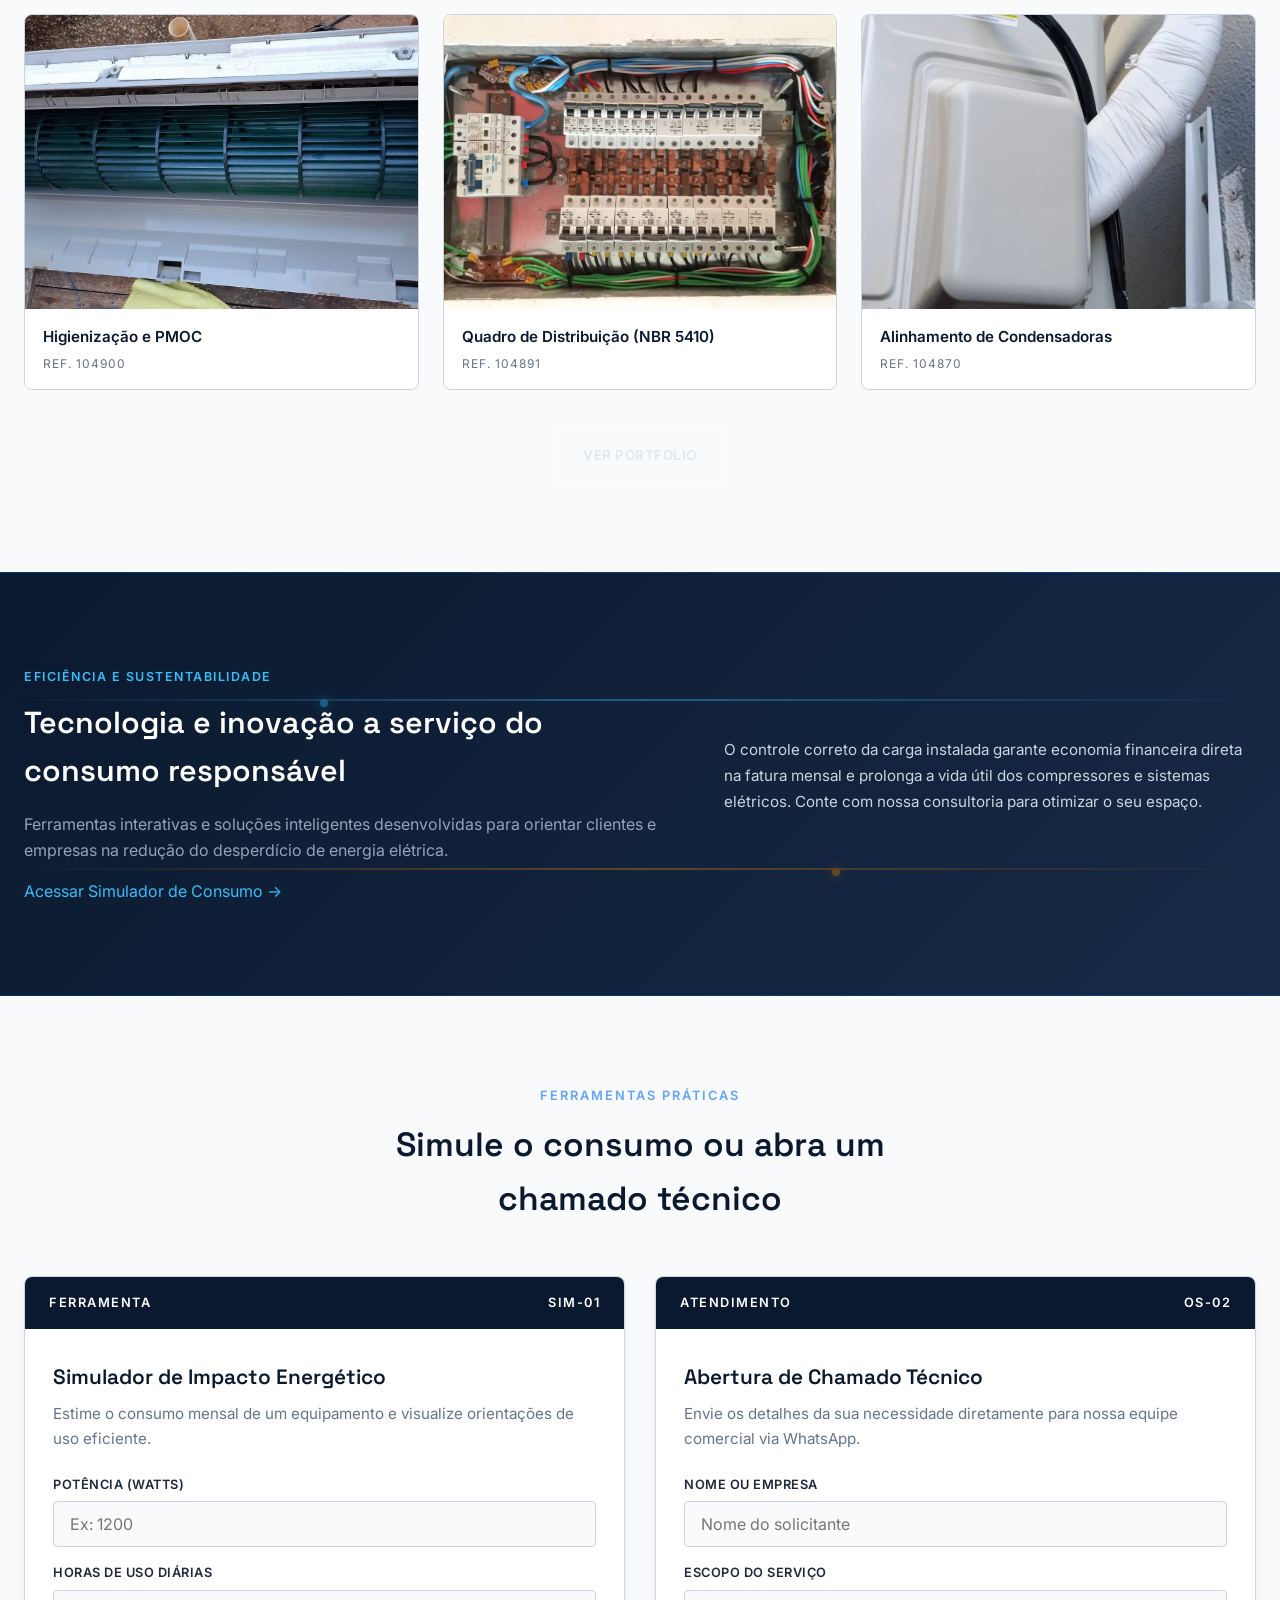
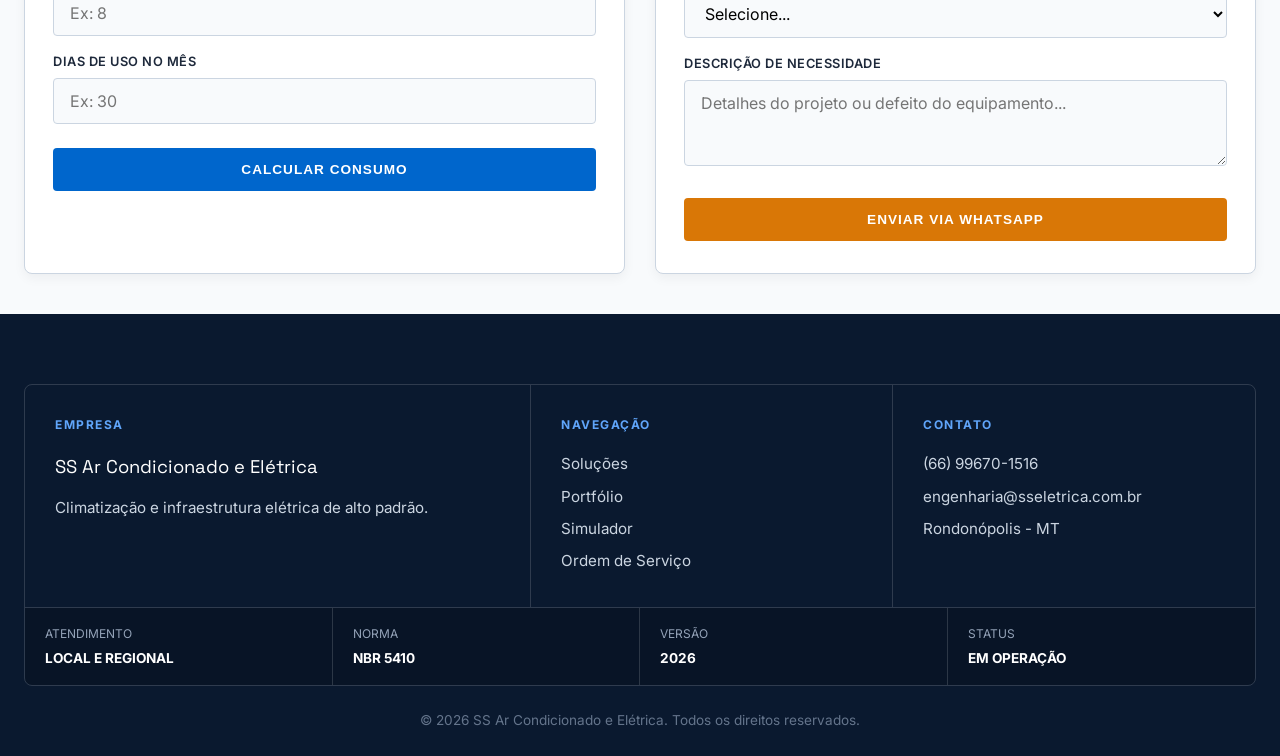
==== commit 198547cd: "Adiciona manifest.json e icones para o app (PWA/TWA)" ====
--- a/index.html
+++ b/index.html
@@ -5,7 +5,10 @@
     <meta name="viewport" content="width=device-width, initial-scale=1.0">
     <title>SS Ar Condicionado e Elétrica — Engenharia de Climatização e Infraestrutura</title>
     <meta name="description" content="Climatização, PMOC e infraestrutura elétrica de alto padrão em Rondonópolis-MT. Projetos executados conforme NBR 5410.">
+    <link rel="icon" type="image/png" href="img/icon.ico">
     <link rel="stylesheet" href="estilo.css">
+    <link rel="manifest" href="manifest.json">
+    <meta name="theme-color" content="#0a192f">
 </head>
 <body>
 
--- a/estilo.css
+++ b/estilo.css
@@ -32,6 +32,11 @@
     box-sizing: border-box; 
 }
 
+html, body {
+    width: 100%;
+    overflow-x: hidden;
+}
+
 html { 
     scroll-behavior: smooth; 
 }
@@ -68,9 +73,17 @@
     background-color: rgba(255, 255, 255, 0.98);
     backdrop-filter: blur(10px);
     border-bottom: 1px solid var(--cinza-borda);
-    position: sticky;
+    position: fixed; /* Alterado de sticky para fixed */
     top: 0;
+    left: 0;
+    width: 100%;
     z-index: 1000;
+    transition: background-color var(--transicao), box-shadow var(--transicao);
+}
+
+.cabecalho.rolando {
+    background-color: rgba(255, 255, 255, 0.85); /* Fica um pouco mais transparente */
+    box-shadow: 0 4px 20px rgba(0, 0, 0, 0.08);
 }
 
 .cabecalho-container {
@@ -145,7 +158,7 @@
 
 /* --- HERO (DARK MODE TÉCNICO) --- */
 .hero {
-    padding: 110px 24px 90px;
+    padding: 140px 24px 90px;
     background: radial-gradient(circle at 80% 50%, #172a45 0%, #0a192f 70%);
     position: relative;
     overflow: hidden;
@@ -849,12 +862,13 @@
 
 /* --- AJUSTES RESPONSIVOS --- */
 @media (max-width: 900px) {
-    .secao {
+    .secao, section {
         padding: 60px 16px;
+        scroll-margin-top: 90px;
     }
 
     .hero {
-        padding: 80px 16px 60px;
+        padding: 130px 16px 60px; /* Aumentado no topo para compensar o menu fixo */
     }
 
     .hero-circuito-container {
@@ -894,9 +908,23 @@
 
     .grade-relatorios,
     .grade-solucoes,
-    .grade-visores {
+    .grade-visores,
+    .grade-apps {
         gap: 20px;
         margin-bottom: 20px;
+    }
+
+    .grade-apps {
+        grid-template-columns: 1fr !important;
+        padding: 0 4px; /* Respiro lateral para as caixas do simulador e chamado */
+    }
+
+    .painel-app {
+        width: 100%;
+    }
+
+    .secao-apps {
+        padding-top: 100px !important;
     }
 
     .grade-relatorios {
@@ -937,4 +965,5 @@
     .hero h1 { 
         font-size: 2.3rem; 
     }
-}+}
+
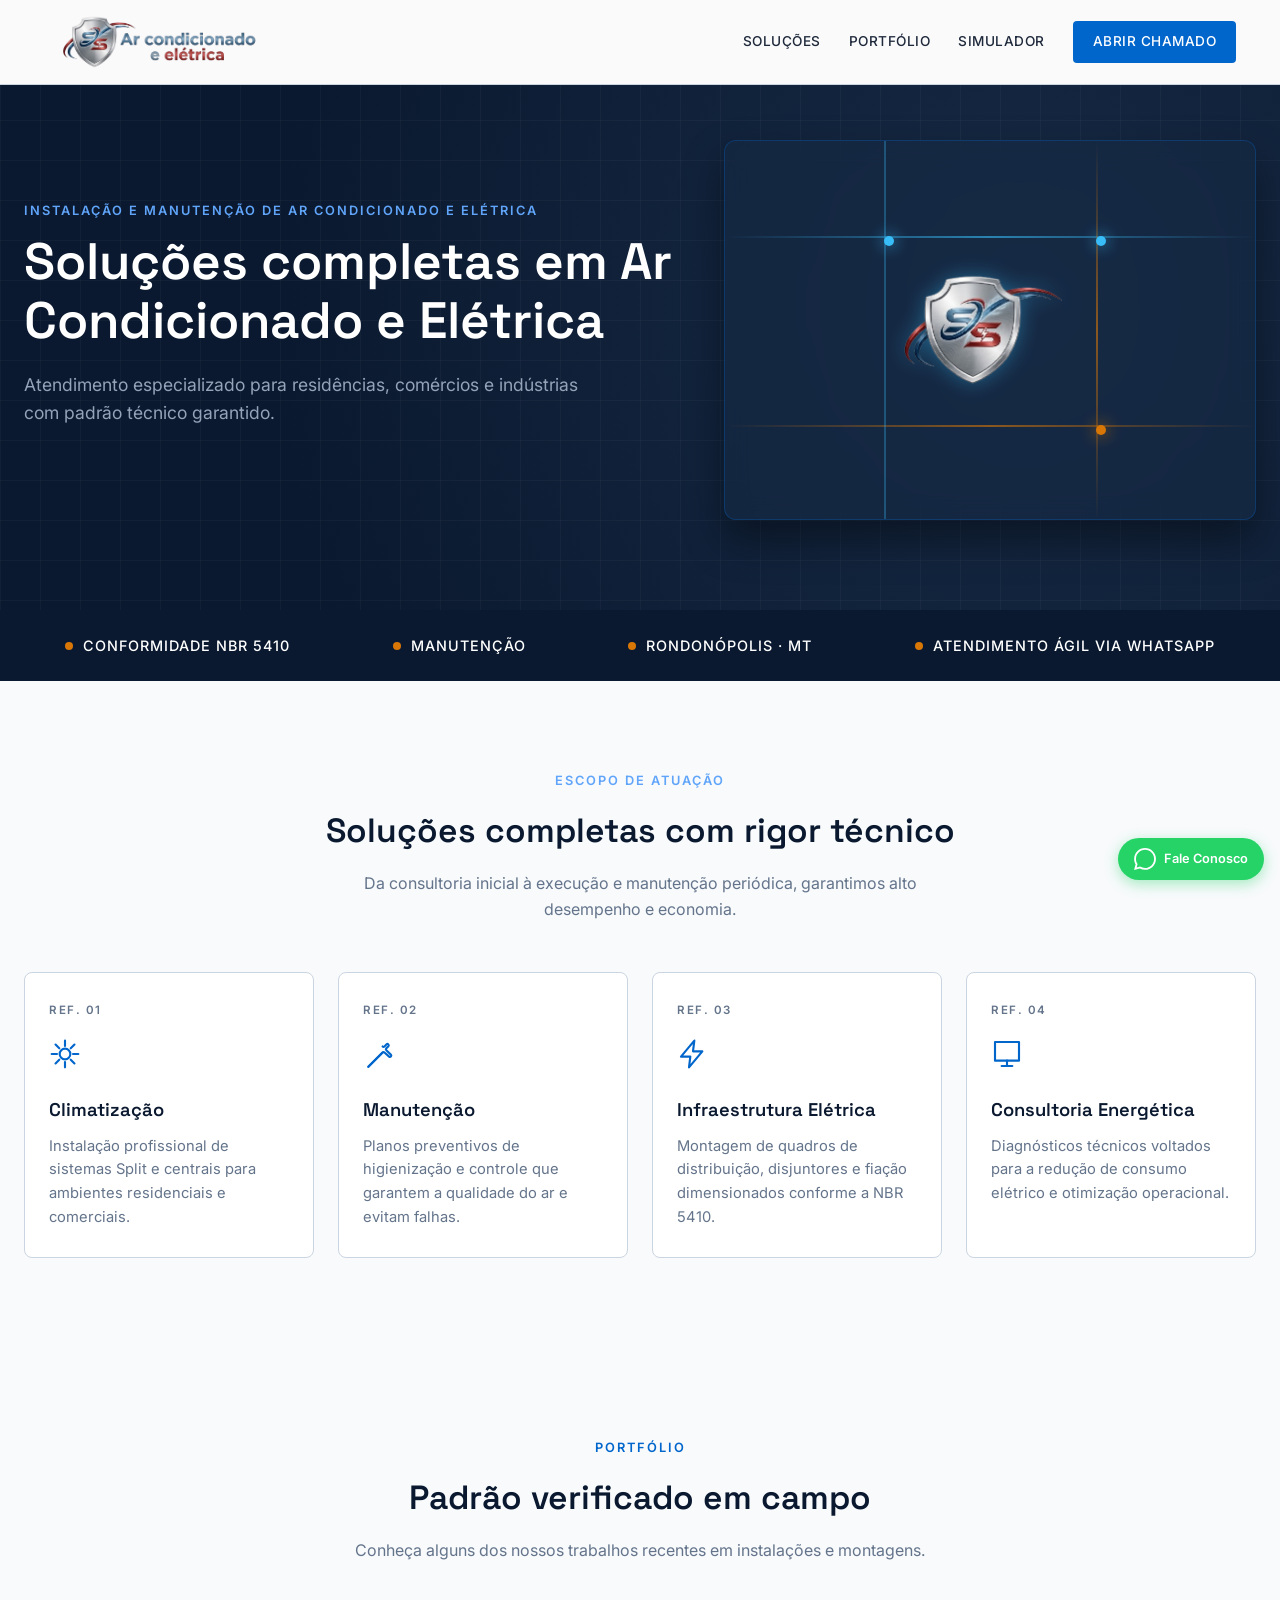
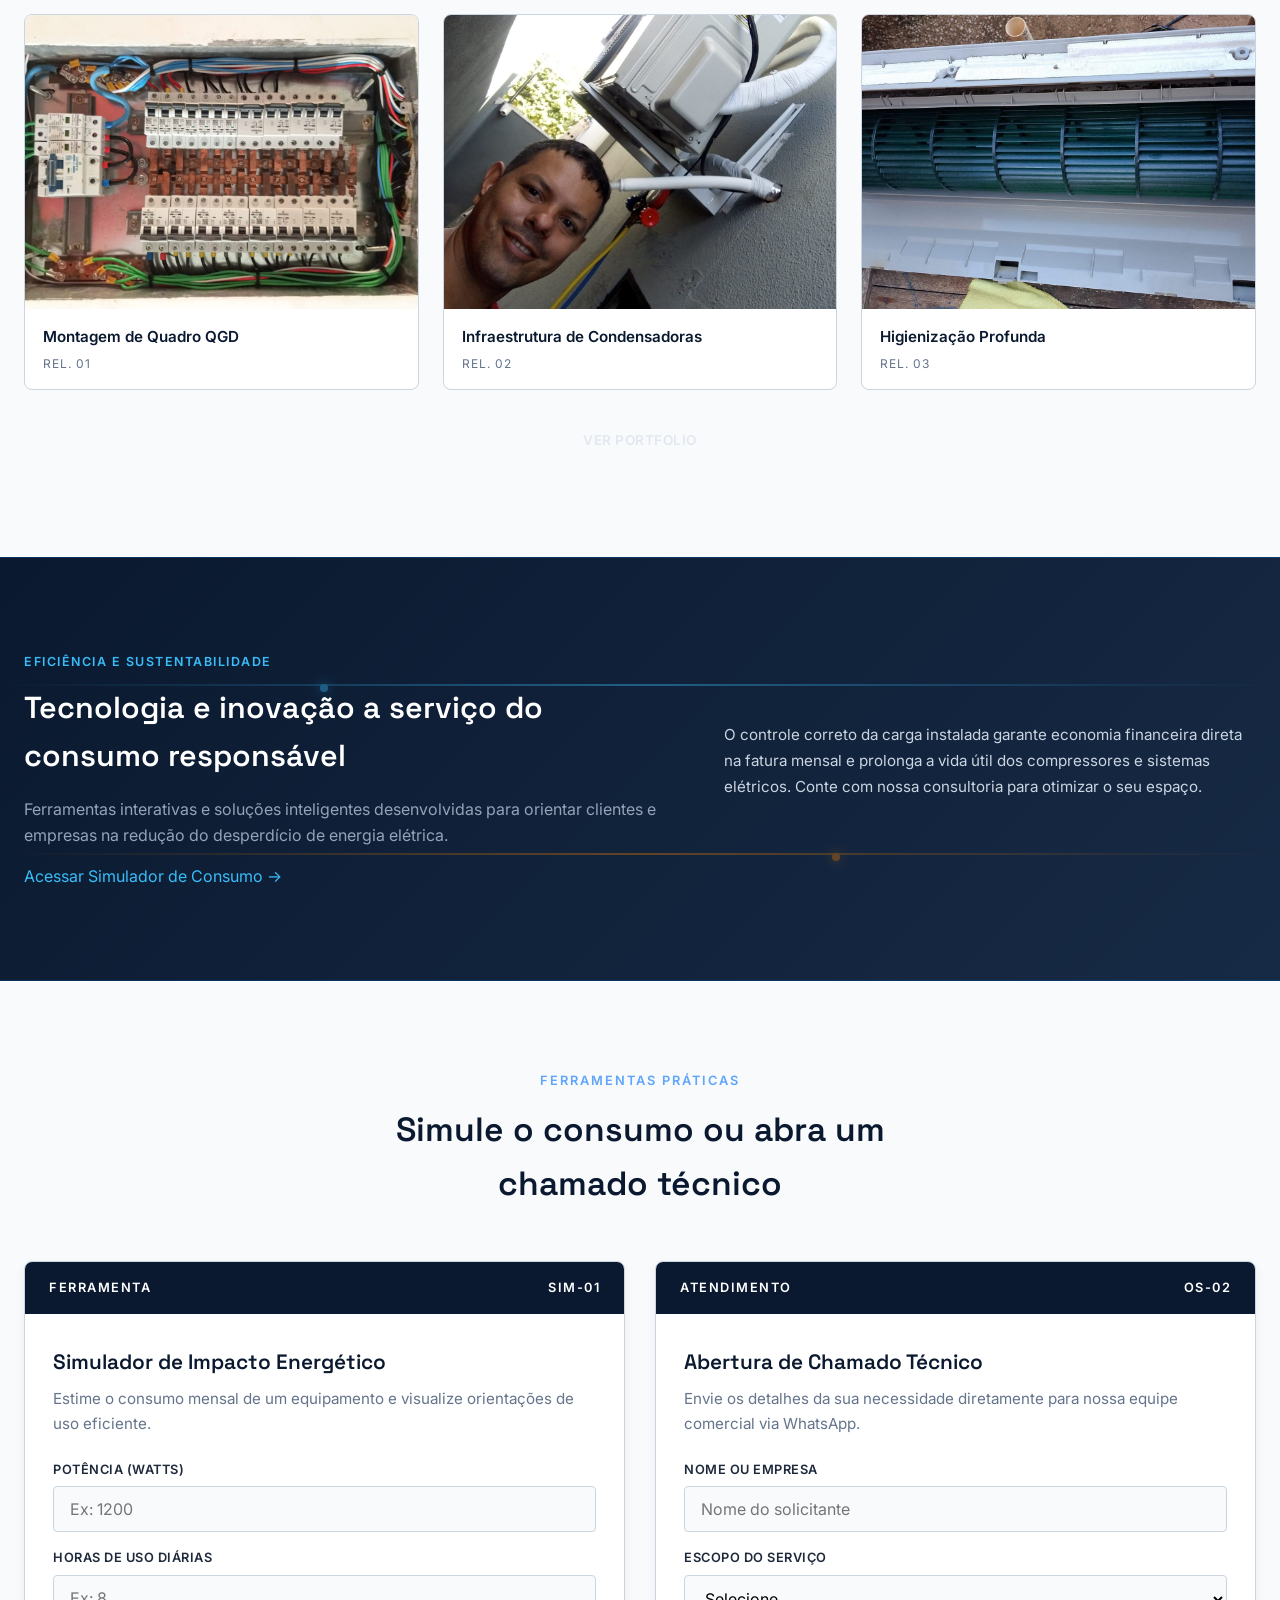
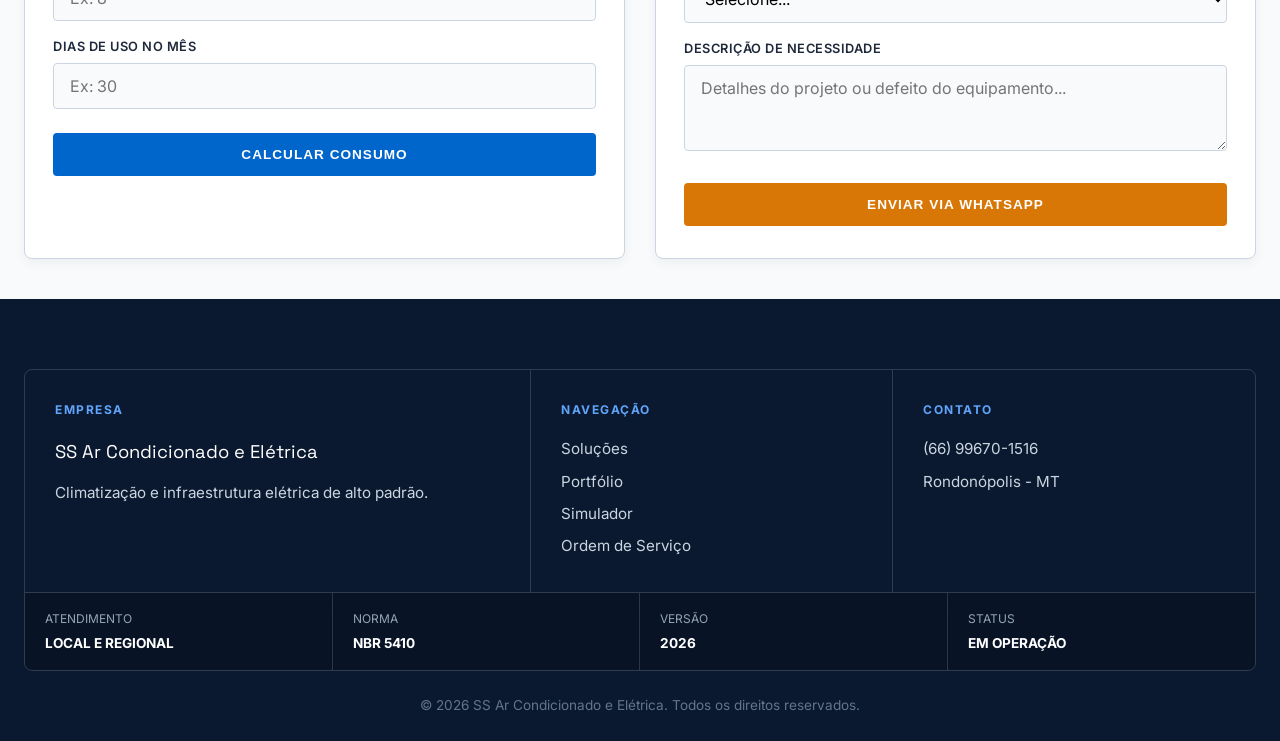
==== commit 5c020682: "Atualizacao de layout e ajustes mobile para a Google Play" ====
--- a/index.html
+++ b/index.html
@@ -3,8 +3,8 @@
 <head>
     <meta charset="UTF-8">
     <meta name="viewport" content="width=device-width, initial-scale=1.0">
-    <title>SS Ar Condicionado e Elétrica — Engenharia de Climatização e Infraestrutura</title>
-    <meta name="description" content="Climatização, PMOC e infraestrutura elétrica de alto padrão em Rondonópolis-MT. Projetos executados conforme NBR 5410.">
+    <title>SS Ar Condicionado e Elétrica</title>
+    <meta name="description" content="Climatização e infraestrutura elétrica de alto padrão em Rondonópolis-MT. Projetos executados conforme NBR 5410.">
     <link rel="icon" type="image/png" href="img/icon.ico">
     <link rel="stylesheet" href="estilo.css">
     <link rel="manifest" href="manifest.json">
@@ -31,12 +31,12 @@
         </div>
     </header>
 
-    <!-- BANNER / HERO DA PÁGINA INICIAL COM O MESMO CIRCUITO E LOGO ANIMADA -->
+    <!-- BANNER / HERO DA PÁGINA INICIAL -->
     <section class="hero">
         <div class="hero-grade">
             <div>
-                <span class="hero-eyebrow">Engenharia e Climatização</span>
-                <h1>Soluções completas em refrigeração e elétrica</h1>
+                <span class="hero-eyebrow">Instalação e Manutenção de Ar Condicionado e Elétrica</span>
+                <h1>Soluções completas em Ar Condicionado e Elétrica</h1>
                 <p>Atendimento especializado para residências, comércios e indústrias com padrão técnico garantido.</p>
             </div>
             <div class="hero-circuito-container">
@@ -49,7 +49,6 @@
                     <div class="no n2"></div>
                     <div class="no n3"></div>
                     
-                    <!-- LOGO ANIMADA COM O TAMANHO DE 190PX -->
                     <div class="logo-central-animada">
                         <img src="img/logo2.png" alt="Logo SS">
                     </div>
@@ -61,7 +60,7 @@
     <div class="faixa-dados">
         <div class="faixa-dados-lista">
             <span class="faixa-dados-item">Conformidade NBR 5410</span>
-            <span class="faixa-dados-item">Manutenção PMOC</span>
+            <span class="faixa-dados-item">Manutenção</span>
             <span class="faixa-dados-item">Rondonópolis · MT</span>
             <span class="faixa-dados-item">Atendimento Ágil via WhatsApp</span>
         </div>
@@ -80,12 +79,12 @@
                     <span class="codigo">REF. 01</span>
                     <svg class="icone-tecnico" viewBox="0 0 24 24"><path d="M12 2v4M12 18v4M4.9 4.9l2.8 2.8M16.3 16.3l2.8 2.8M2 12h4M18 12h4M4.9 19.1l2.8-2.8M16.3 7.7l2.8-2.8"/><circle cx="12" cy="12" r="4"/></svg>
                     <h3>Climatização</h3>
-                    <p>Instalação profissional de sistemas Split, VRF e centrais para ambientes residenciais e comerciais.</p>
+                    <p>Instalação profissional de sistemas Split e centrais para ambientes residenciais e comerciais.</p>
                 </div>
                 <div class="folha-dados">
                     <span class="codigo">REF. 02</span>
                     <svg class="icone-tecnico" viewBox="0 0 24 24"><path d="M14.7 6.3a1 1 0 0 0 1.4 0l1.6-1.6a1 1 0 0 1 1.4 1.4l-1.6 1.6a1 1 0 0 0 0 1.4l3.5 3.5a1 1 0 0 1-1.4 1.4L16.1 10.9a1 1 0 0 0-1.4 0L4 21.6"/><path d="M4 21.6L14.7 10.9"/></svg>
-                    <h3>Manutenção PMOC</h3>
+                    <h3>Manutenção</h3>
                     <p>Planos preventivos de higienização e controle que garantem a qualidade do ar e evitam falhas.</p>
                 </div>
                 <div class="folha-dados">
@@ -112,44 +111,81 @@
                 <p>Conheça alguns dos nossos trabalhos recentes em instalações e montagens.</p>
             </div>
 
-            <div class="grade-visores">
-                <div class="visor">
-                    <div class="visor-moldura">
-                        <img src="img/104900.jpg" alt="Higienização de Evaporadora">
-                    </div>
-                    <div class="visor-legenda">
-                        <span class="titulo-item">Higienização e PMOC</span>
-                        <span class="ref-item">REF. 104900</span>
-                    </div>
-                </div>
-                <div class="visor">
-                    <div class="visor-moldura">
-                        <img src="img/104891.jpg" alt="Quadro de Distribuição QGD">
-                    </div>
-                    <div class="visor-legenda">
-                        <span class="titulo-item">Quadro de Distribuição (NBR 5410)</span>
-                        <span class="ref-item">REF. 104891</span>
-                    </div>
-                </div>
-                <div class="visor">
-                    <div class="visor-moldura">
-                        <img src="img/104870.jpg" alt="Instalação de Condensadoras">
-                    </div>
-                    <div class="visor-legenda">
-                        <span class="titulo-item">Alinhamento de Condensadoras</span>
-                        <span class="ref-item">REF. 104870</span>
-                    </div>
-                </div>
-            </div>
-
-            <div style="margin-top: 40px; text-align: center;">
+            <div class="carrossel-portfolio-container">
+                <div class="grade-visores">
+                    <div class="visor">
+                        <div class="visor-moldura">
+                            <img src="img/104891.jpg" alt="Quadro de Distribuição QGD">
+                        </div>
+                        <div class="visor-legenda">
+                            <span class="titulo-item">Montagem de Quadro QGD</span>
+                            <span class="ref-item">REL. 01</span>
+                        </div>
+                    </div>
+                    <div class="visor">
+                        <div class="visor-moldura">
+                            <img src="img/104882.jpg" alt="Instalação de Condensadoras">
+                        </div>
+                        <div class="visor-legenda">
+                            <span class="titulo-item">Infraestrutura de Condensadoras</span>
+                            <span class="ref-item">REL. 02</span>
+                        </div>
+                    </div>
+                    <div class="visor">
+                        <div class="visor-moldura">
+                            <img src="img/104900.jpg" alt="Higienização de Evaporadoras">
+                        </div>
+                        <div class="visor-legenda">
+                            <span class="titulo-item">Higienização Profunda</span>
+                            <span class="ref-item">REL. 03</span>
+                        </div>
+                    </div>
+                    <div class="visor">
+                        <div class="visor-moldura">
+                            <img src="img/104867.jpg" alt="Luminárias Decorativas Rústicas">
+                        </div>
+                        <div class="visor-legenda">
+                            <span class="titulo-item">Luminárias Rústicas e Industriais</span>
+                            <span class="ref-item">REL. 04</span>
+                        </div>
+                    </div>
+                    <div class="visor">
+                        <div class="visor-moldura">
+                            <img src="img/lustre (1).jpeg" alt="Lustre Pendente">
+                        </div>
+                        <div class="visor-legenda">
+                            <span class="titulo-item">Instalação de Lustre Pendente</span>
+                            <span class="ref-item">REL. 05</span>
+                        </div>
+                    </div>
+                    <div class="visor">
+                        <div class="visor-moldura">
+                            <img src="img/23-07 (1).jpeg" alt="Condensadora em Cobertura">
+                        </div>
+                        <div class="visor-legenda">
+                            <span class="titulo-item">Condensadora em Cobertura</span>
+                            <span class="ref-item">REL. 06</span>
+                        </div>
+                    </div>
+                    <div class="visor">
+                        <div class="visor-moldura">
+                            <img src="img/led (1).jpeg" alt="Fitas LED em Vitrines">
+                        </div>
+                        <div class="visor-legenda">
+                            <span class="titulo-item">Fitas LED em Vitrines</span>
+                            <span class="ref-item">REL. 07</span>
+                        </div>
+                    </div>
+                </div>
+            </div>
+
+            <div style="margin-top: 25px; text-align: center;">
                 <a href="portfolio.html" class="btn-secundario">Ver Portfolio</a>
             </div>
         </div>
     </section>
 
     <section class="faixa-ods">
-        <!-- Efeito de Trilhas Elétricas de Fundo -->
         <div class="faixa-ods-circuito">
             <div class="trilha-ods h1"></div>
             <div class="trilha-ods h2"></div>
@@ -209,10 +245,10 @@
                             <label for="chamado-servico">Escopo do Serviço</label>
                             <select id="chamado-servico" required>
                                 <option value="">Selecione...</option>
-                                <option value="Manutenção Preventiva / PMOC">Manutenção Preventiva / PMOC</option>
-                                <option value="Nova Instalação de Sistema">Nova Instalação de Sistema</option>
+                                <option value="Manutenção Preventiva">Manutenção Preventiva</option>
+                                <option value="Nova Instalação de Sistema">Nova Instalação de Ar Condicionado</option>
                                 <option value="Infraestrutura Elétrica / Painéis">Infraestrutura Elétrica / Painéis</option>
-                                <option value="Outros Serviços de Engenharia">Outros Serviços de Engenharia</option>
+                                <option value="Outros Serviços">Outros Serviços</option>
                             </select>
                             <label for="chamado-descricao">Descrição de Necessidade</label>
                             <textarea id="chamado-descricao" rows="3" placeholder="Detalhes do projeto ou defeito do equipamento..." required></textarea>
@@ -242,7 +278,6 @@
                 <div class="tb-celula">
                     <h5>Contato</h5>
                     <p>(66) 99670-1516</p>
-                    <p>engenharia@sseletrica.com.br</p>
                     <p>Rondonópolis - MT</p>
                 </div>
             </div>
--- a/estilo.css
+++ b/estilo.css
@@ -73,7 +73,7 @@
     background-color: rgba(255, 255, 255, 0.98);
     backdrop-filter: blur(10px);
     border-bottom: 1px solid var(--cinza-borda);
-    position: fixed; /* Alterado de sticky para fixed */
+    position: fixed;
     top: 0;
     left: 0;
     width: 100%;
@@ -82,7 +82,7 @@
 }
 
 .cabecalho.rolando {
-    background-color: rgba(255, 255, 255, 0.85); /* Fica um pouco mais transparente */
+    background-color: rgba(255, 255, 255, 0.85);
     box-shadow: 0 4px 20px rgba(0, 0, 0, 0.08);
 }
 
@@ -427,8 +427,15 @@
 /* --- GRADE DE VISORES (PORTFÓLIO NA HOME) --- */
 .grade-visores {
     display: grid;
-    grid-template-columns: repeat(auto-fit, minmax(280px, 1fr));
+    grid-template-columns: repeat(3, 1fr); /* Exibe exatamente 3 itens por linha no desktop */
     gap: 24px;
+}
+
+/* --- OPÇÃO 1: EXIBIR APENAS OS 3 PRIMEIROS ITENS NO DESKTOP --- */
+@media (min-width: 901px) {
+    .grade-visores .visor:nth-child(n+4) {
+        display: none;
+    }
 }
 
 .visor {
@@ -868,7 +875,7 @@
     }
 
     .hero {
-        padding: 130px 16px 60px; /* Aumentado no topo para compensar o menu fixo */
+        padding: 130px 16px 60px;
     }
 
     .hero-circuito-container {
@@ -916,7 +923,7 @@
 
     .grade-apps {
         grid-template-columns: 1fr !important;
-        padding: 0 4px; /* Respiro lateral para as caixas do simulador e chamado */
+        padding: 0 4px;
     }
 
     .painel-app {
@@ -930,7 +937,7 @@
     .grade-relatorios {
         grid-template-columns: 1fr !important;
         gap: 24px !important;
-        padding-bottom: 90px;
+        padding-bottom: 20px;
     }
 
     .secao {
@@ -967,3 +974,298 @@
     }
 }
 
+
+
+/* ==========================================================================
+   MELHORIAS MOBILE — bloco integrado
+   ========================================================================== */
+
+@media (max-width: 900px) {
+    body {
+        display: flex;
+        flex-direction: column;
+    }
+    .hero            { order: 1; }
+    .secao-portfolio { order: 2; padding-top: 50px; padding-bottom: 46px; }
+    .faixa-dados     { order: 3; }
+    #solucoes        { order: 4; }
+    .faixa-ods       { order: 5; }
+    .secao-apps      { order: 6; }
+    .rodape-prancha  { order: 7; }
+
+    .grade-visores {
+        display: flex;
+        flex-wrap: nowrap;
+        overflow-x: auto;
+        scroll-snap-type: x mandatory;
+        -webkit-overflow-scrolling: touch;
+        gap: 16px;
+        padding: 4px 4px 14px;
+        margin: 0 -4px;
+    }
+    .grade-visores::-webkit-scrollbar { display: none; }
+    .grade-visores { scrollbar-width: none; }
+
+    .visor {
+        flex: 0 0 80%;
+        scroll-snap-align: center;
+    }
+
+    .secao-portfolio .cabecalho-secao {
+        margin-bottom: 28px;
+    }
+}
+
+@media (max-width: 768px) {
+    .menu-toggle {
+        width: 44px;
+        height: 44px;
+        justify-content: center;
+        align-items: center;
+        gap: 6px;
+        padding: 0;
+    }
+    .menu-toggle span {
+        width: 24px;
+    }
+
+    .nav-principal a {
+        width: 100%;
+        padding: 12px 4px;
+    }
+    .nav-principal a.btn-nav-cta {
+        text-align: center;
+        margin-top: 6px;
+    }
+
+    .hero p {
+        font-size: 1rem;
+    }
+}
+
+@media (max-width: 480px) {
+    .marca-topo img { max-height: 44px; }
+
+    .hero {
+        padding: 118px 16px 46px;
+    }
+    .hero-eyebrow { font-size: 0.72rem; }
+    .hero h1 {
+        font-size: 1.85rem;
+        line-height: 1.22;
+    }
+    .hero p { font-size: 0.92rem; }
+
+    .cabecalho-secao { margin-bottom: 32px; }
+    .cabecalho-secao h2 { font-size: 1.5rem; }
+    .cabecalho-secao p { font-size: 0.9rem; }
+
+    .visor { flex-basis: 86%; }
+    .visor-legenda .titulo-item { font-size: 0.88rem; }
+
+    .folha-dados { padding: 20px 18px; }
+    .folha-dados h3 { font-size: 1.05rem; }
+    .folha-dados p { font-size: 0.88rem; }
+
+    .faixa-ods h2 { font-size: 1.4rem; }
+    .faixa-ods p { font-size: 0.9rem; }
+    .faixa-ods-grade { gap: 26px; }
+
+    .faixa-dados-lista { justify-content: center; gap: 10px 18px; }
+    .faixa-dados-item { font-size: 0.76rem; }
+
+    .painel-corpo { padding: 22px 18px; }
+    .painel-corpo h3 { font-size: 1.15rem; }
+    .painel-corpo > p { font-size: 0.88rem; }
+
+    .tb-celula { padding: 22px 18px; }
+
+    .whatsapp-flutuante {
+        padding: 10px 14px;
+        font-size: 0.75rem;
+        bottom: 16px;
+        right: 12px;
+    }
+
+    .secao, section {
+        padding-left: 14px;
+        padding-right: 14px;
+    }
+}
+
+@media (max-width: 768px) {
+    .hero, .hero-content, .banner-principal {
+        text-align: center !important;
+        align-items: center !important;
+    }
+}
+
+/* --- AJUSTES APENAS DE ESPAÇAMENTO NO MOBILE (SEM MEXER NA ANIMAÇÃO) --- */
+@media (max-width: 768px) {
+    /* Encurta o espaço superior e inferior do topo */
+    .hero {
+        padding-top: 28px !important;
+        padding-bottom: 25px !important;
+    }
+
+    /* Remove o vão vazio entre os textos e o bloco de animação */
+    .hero-grade {
+        gap: 0px !important;
+    }
+
+    /* Reduz o espaçamento interno das seções gerais no celular */
+    .secao {
+        padding-top: 30px !important;
+        padding-bottom: 30px !important;
+    }
+}
+
+@media (max-width: 768px) {
+    /* Oculta totalmente o container da animação do banner no celular */
+    .hero-circuito-container {
+        display: none !important;
+    }
+}
+
+@media (max-width: 768px) {
+    /* 1. Mantém a caixa grande do banner oculta */
+    .hero-circuito-container {
+        display: none !important;
+    }
+
+    /* 2. Configura o cabeçalho para receber as trilhas lineares suaves */
+    .cabecalho {
+        position: fixed !important;
+        overflow: visible; /* "hidden" cortava o menu dropdown (nav-principal), que fica fora da caixa do cabeçalho */
+    }
+
+    /* Desenha apenas linhas finas e suaves em movimento, sem nenhuma bolinha */
+    .cabecalho::before {
+        content: '';
+        position: absolute;
+        inset: 0;
+        background-image: 
+            linear-gradient(90deg, transparent, rgba(56, 189, 248, 0.25) 50%, transparent);
+        background-size: 200px 100%;
+        background-repeat: repeat-x;
+        opacity: 0.6;
+        animation: trilhaSuaveMovendo 6s linear infinite;
+        pointer-events: none;
+        z-index: 0;
+    }
+
+    /* Garante que a logo e o menu fiquem acima das linhas */
+    .cabecalho-container {
+        position: relative;
+        z-index: 2;
+    }
+}
+
+@keyframes trilhaSuaveMovendo {
+    0% {
+        background-position: 0 0;
+    }
+    100% {
+        background-position: 400px 0;
+    }
+}
+
+/* ==========================================================================
+   CORREÇÕES EXCLUSIVAS PARA MOBILE (SOLICITADAS)
+   ========================================================================== */
+@media (max-width: 768px) {
+    /* 1. Menu Hambúrguer corrigido e garantido */
+    .nav-principal {
+        display: none;
+        position: absolute;
+        top: 100%;
+        left: 0;
+        width: 100%;
+        background: #fff;
+        flex-direction: column;
+        align-items: center;
+        padding: 20px;
+        box-shadow: 0 10px 25px rgba(0,0,0,0.1);
+        z-index: 2000;
+    }
+    .nav-principal.active {
+        display: flex !important;
+    }
+
+    /* 2. Bloco Azul / ODS (Primeiro print): Remove o texto lateral e centraliza */
+    .faixa-ods-grade {
+        grid-template-columns: 1fr !important;
+        text-align: center;
+        gap: 20px !important;
+    }
+    .faixa-ods-grade div:last-child {
+        display: none !important; /* Remove o texto longo solicitado */
+    }
+    .faixa-ods {
+        padding: 40px 16px !important; /* Encurta o fundo azul */
+    }
+    .faixa-ods .link-tecnico {
+        display: inline-block;
+        margin-top: 10px;
+    }
+
+    /* 3. Botão "Ver Portfolio" (Segundo print): Cor azul e menos espaço */
+    .secao-portfolio {
+        padding-top: 30px !important;
+        padding-bottom: 20px !important;
+    }
+    .secao-portfolio .btn-secundario {
+        background: var(--azul-primario) !important;
+        color: #fff !important;
+        border: none !important;
+        display: inline-block;
+        padding: 12px 24px;
+    }
+
+    /* 4. Página de Portfólio e Espaços Excessivos (3º e 4º prints) */
+    .secao, section {
+        padding-top: 30px !important;
+        padding-bottom: 30px !important;
+    }
+    /* Evita invasão do título na barra no mobile */
+    body {
+        padding-top: 60px;
+    }
+    .cabecalho {
+        height: auto;
+    }
+
+    /* 5. Rodapé mais limpo e centralizado no mobile (5º e 6º prints) */
+    .rodape-prancha {
+        padding: 30px 16px 10px !important;
+    }
+    .title-block-topo {
+        grid-template-columns: 1fr !important;
+        text-align: center;
+    }
+    .tb-celula {
+        border-right: none !important;
+        border-bottom: 1px solid rgba(255,255,255,0.1) !important;
+        padding: 16px !important;
+    }
+    .title-block-base {
+        grid-template-columns: 1fr 1fr !important;
+        text-align: center;
+    }
+    .tb-dado {
+        border-right: 1px solid rgba(255,255,255,0.1) !important;
+        border-bottom: 1px solid rgba(255,255,255,0.1) !important;
+        padding: 10px !important;
+    }
+
+    /* 6. WhatsApp Flutuante Arrastável, Menor e Transparente */
+    .whatsapp-flutuante {
+        padding: 8px 12px !important;
+        font-size: 0.75rem !important;
+        background: rgba(37, 211, 102, 0.85) !important; /* Leve transparência */
+        backdrop-filter: blur(4px);
+        box-shadow: 0 4px 10px rgba(0,0,0,0.2);
+        cursor: grab;
+        touch-action: none; /* Facilita o arraste no toque do celular */
+    }
+}
